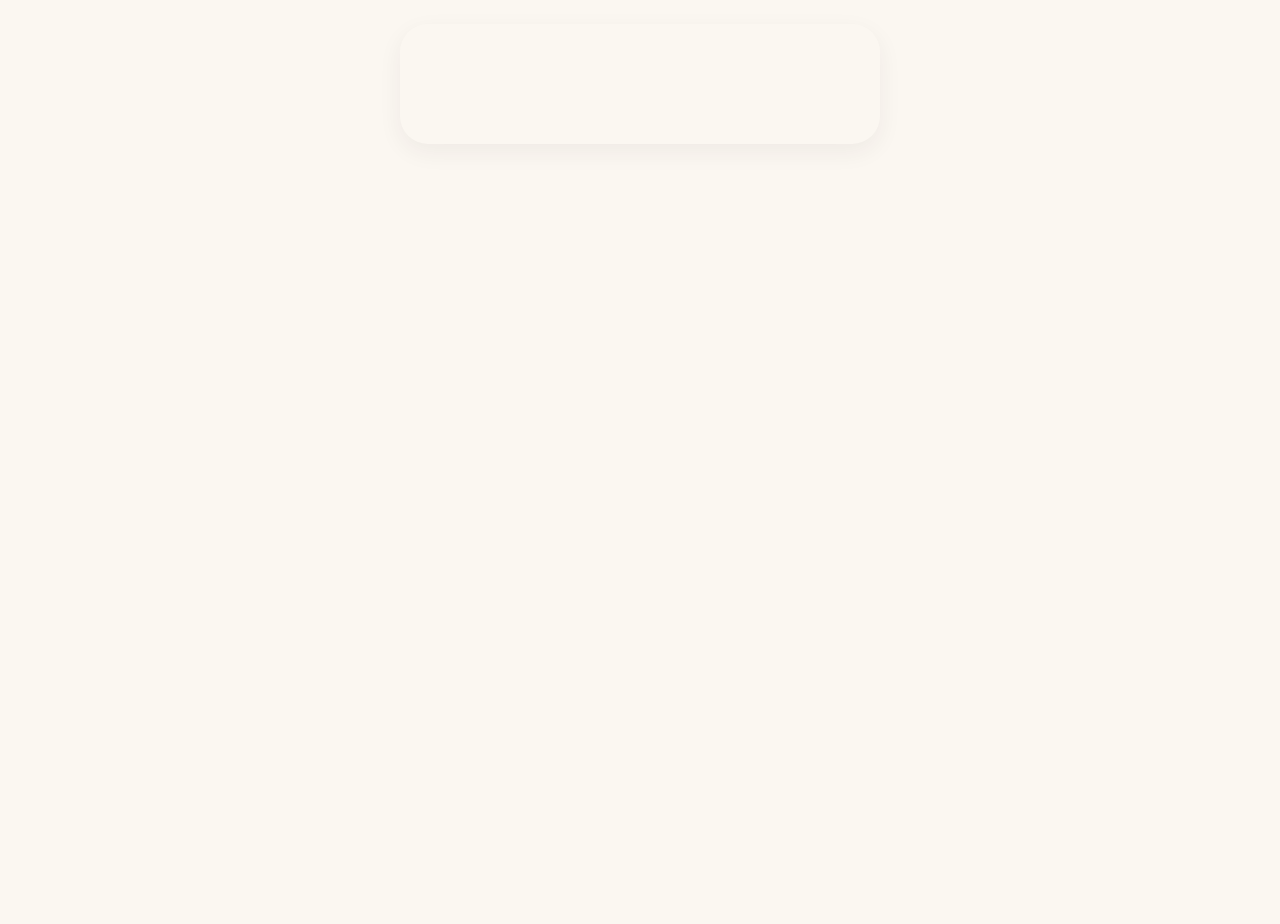
==== index.html @ 9d275453 "Add files via upload" ====
<!DOCTYPE html>
<html lang="es">
<head>
  <meta charset="UTF-8" />
  <meta name="viewport" content="width=device-width, initial-scale=1, viewport-fit=cover" />
  <title>Mi Bebé Crece</title>
  <meta name="description" content="Una pequeña guía diaria para acompañarte en el primer año de tu bebé." />

  <meta name="theme-color" content="#2B2A2E" />
  <meta name="apple-mobile-web-app-capable" content="yes" />
  <meta name="apple-mobile-web-app-status-bar-style" content="black-translucent" />
  <meta name="apple-mobile-web-app-title" content="Mi Bebé Crece" />

  <link rel="manifest" href="./manifest.webmanifest" />
  <link rel="icon" href="./icons/favicon-32.png" sizes="32x32" />
  <link rel="apple-touch-icon" href="./icons/apple-touch-icon.png" />

  <link rel="preconnect" href="https://fonts.googleapis.com" />
  <link rel="preconnect" href="https://fonts.gstatic.com" crossorigin />
  <link href="https://fonts.googleapis.com/css2?family=Fraunces:opsz,wght@9..144,500;9..144,600&family=Nunito:wght@400;600;700&display=swap" rel="stylesheet" />

  <link rel="stylesheet" href="./styles.css" />

  <script src="https://cdn.jsdelivr.net/npm/@supabase/supabase-js@2/dist/umd/supabase.js"></script>
</head>
<body>
  <div id="app" class="app-shell" role="main"></div>
  <div id="nav-inferior-contenedor"></div>

  <script type="module" src="./js/app.js"></script>
</body>
</html>
---- styles.css ----
/* =========================================================
   Mi Bebé Crece — sistema visual
   Cálido, elegante, tranquilo. Nada médico, nada infantil.
   ========================================================= */

:root {
  --color-crema: #FBF7F1;
  --color-header: #2B2A2E;
  --color-violeta: #A99BD6;
  --color-violeta-suave: #EFEAFA;
  --color-verde: #2F4A3E;
  --color-rosa: #E4B7BE;
  --color-texto: #2B2A2E;
  --color-texto-secundario: #6E6A72;
  --color-borde: #E9E2D8;
  --color-superficie: #FFFFFF;
  --color-error: #B3453E;

  --fuente-titulo: "Fraunces", Georgia, serif;
  --fuente-texto: "Nunito", -apple-system, BlinkMacSystemFont, sans-serif;

  --radio: 20px;
  --sombra-suave: 0 8px 24px rgba(43, 42, 46, 0.06);
}

* {
  box-sizing: border-box;
}

html, body {
  margin: 0;
  padding: 0;
  background: var(--color-crema);
  color: var(--color-texto);
  font-family: var(--fuente-texto);
  -webkit-font-smoothing: antialiased;
}

body {
  min-height: 100vh;
  padding-bottom: env(safe-area-inset-bottom);
}

h1, h2, h3 {
  font-family: var(--fuente-titulo);
  font-weight: 600;
  line-height: 1.2;
  margin: 0 0 8px;
}

p {
  margin: 0 0 8px;
  line-height: 1.6;
  color: var(--color-texto);
}

.app-shell {
  max-width: 480px;
  margin: 0 auto;
  min-height: 100vh;
  padding-top: calc(env(safe-area-inset-top) + 24px);
  padding-bottom: 96px;
}

@media (min-width: 900px) {
  .app-shell {
    box-shadow: var(--sombra-suave);
    min-height: auto;
    margin-top: 24px;
    margin-bottom: 24px;
    border-radius: 28px;
  }
}

.pantalla {
  padding: 0 24px;
  animation: aparecer 0.4s ease;
}

.pantalla--centrada {
  display: flex;
  flex-direction: column;
  align-items: center;
  text-align: center;
  justify-content: center;
  min-height: 80vh;
}

@keyframes aparecer {
  from { opacity: 0; transform: translateY(6px); }
  to { opacity: 1; transform: translateY(0); }
}

/* ---------- Marca / bienvenida ---------- */

.marca {
  display: flex;
  flex-direction: column;
  align-items: center;
  gap: 12px;
  margin-bottom: 12px;
}

.marca__icono {
  display: flex;
  align-items: center;
  justify-content: center;
}

.marca h1 {
  font-size: 32px;
}

.subtitulo {
  color: var(--color-texto-secundario);
  font-size: 16px;
  max-width: 320px;
  margin-bottom: 28px;
}

.titulo-mediano {
  font-size: 26px;
}

/* ---------- Botones ---------- */

.boton {
  min-height: 52px;
  padding: 0 28px;
  border-radius: 999px;
  border: none;
  font-family: var(--fuente-texto);
  font-weight: 700;
  font-size: 16px;
  cursor: pointer;
  transition: transform 0.15s ease, opacity 0.15s ease;
}

.boton:active {
  transform: scale(0.98);
}

.boton--principal {
  background: var(--color-violeta);
  color: #FFFFFF;
  width: 100%;
}

.boton--secundario {
  background: var(--color-violeta-suave);
  color: var(--color-verde);
  width: 100%;
}

.boton--texto {
  background: none;
  color: var(--color-texto-secundario);
  text-decoration: underline;
  min-height: auto;
  padding: 12px;
  margin: 24px auto 0;
  display: block;
}

.boton-icono {
  background: none;
  border: none;
  color: var(--color-header);
  cursor: pointer;
  padding: 8px;
}

.enlace {
  background: none;
  border: none;
  color: var(--color-verde);
  font-weight: 700;
  margin-top: 20px;
  cursor: pointer;
  text-decoration: underline;
}

/* ---------- Formularios ---------- */

.formulario {
  width: 100%;
  display: flex;
  flex-direction: column;
  gap: 16px;
  text-align: left;
}

.campo {
  display: flex;
  flex-direction: column;
  gap: 6px;
  font-size: 14px;
  font-weight: 700;
  color: var(--color-texto-secundario);
}

.campo input {
  min-height: 48px;
  border-radius: 14px;
  border: 1px solid var(--color-borde);
  padding: 0 16px;
  font-size: 16px;
  font-family: var(--fuente-texto);
  background: var(--color-superficie);
  color: var(--color-texto);
}

.campo input:focus-visible {
  outline: 2px solid var(--color-violeta);
  outline-offset: 1px;
}

.texto-error {
  color: var(--color-error);
  font-size: 14px;
  font-weight: 600;
}

/* ---------- Encabezado del Home ---------- */

.encabezado-home {
  display: flex;
  align-items: flex-start;
  justify-content: space-between;
  padding: 8px 0 20px;
}

.encabezado-simple {
  padding: 8px 0 20px;
}

.saludo {
  font-family: var(--fuente-titulo);
  font-size: 22px;
  margin-bottom: 2px;
}

.edad-actual {
  color: var(--color-texto-secundario);
  font-size: 15px;
  margin: 0;
}

/* ---------- Tarjetas ---------- */

.tarjeta {
  background: var(--color-superficie);
  border-radius: var(--radio);
  padding: 22px;
  margin-bottom: 16px;
  box-shadow: var(--sombra-suave);
}

.tarjeta--cargando {
  text-align: center;
  color: var(--color-texto-secundario);
  margin-top: 40vh;
  box-shadow: none;
  background: none;
}

.tarjeta--desarrollo {
  background: var(--color-violeta-suave);
}

.tarjeta--actividad h2,
.tarjeta--desarrollo h2 {
  font-size: 20px;
}

.tarjeta--bloqueada {
  text-align: center;
  padding: 8px 0;
}

.fila-tarjetas {
  display: flex;
  gap: 16px;
  margin-bottom: 16px;
}

.tarjeta--chica {
  flex: 1;
  padding: 18px;
  margin-bottom: 0;
}

.tarjeta--chica p {
  font-size: 15px;
}

.etiqueta {
  display: inline-block;
  font-size: 12px;
  font-weight: 700;
  text-transform: uppercase;
  letter-spacing: 0.06em;
  color: var(--color-verde);
  margin-bottom: 8px;
}

.etiqueta--premium {
  background: var(--color-rosa);
  color: #5C2A33;
  padding: 4px 12px;
  border-radius: 999px;
  text-transform: none;
  letter-spacing: normal;
}

.texto-secundario {
  color: var(--color-texto-secundario);
  font-size: 14px;
}

.lista-actividad {
  margin: 12px 0 0;
}

.lista-actividad dt {
  font-size: 12px;
  font-weight: 700;
  text-transform: uppercase;
  color: var(--color-texto-secundario);
  margin-top: 12px;
}

.lista-actividad dd {
  margin: 2px 0 0;
  font-size: 15px;
}

.aviso-legal {
  font-size: 12px;
  color: var(--color-texto-secundario);
  text-align: center;
  margin: 8px 0 24px;
}

/* ---------- Línea de tiempo (El primer año) ---------- */

.linea-de-tiempo {
  list-style: none;
  margin: 0;
  padding: 0 0 0 4px;
  border-left: 2px solid var(--color-borde);
}

.etapa {
  position: relative;
  padding: 0 0 28px 24px;
}

.etapa__punto {
  position: absolute;
  left: -7px;
  top: 4px;
  width: 12px;
  height: 12px;
  border-radius: 50%;
  background: var(--color-borde);
}

.etapa--completado .etapa__punto {
  background: var(--color-verde);
}

.etapa--actual .etapa__punto {
  background: var(--color-violeta);
  box-shadow: 0 0 0 4px var(--color-violeta-suave);
}

.etapa--actual .etapa__contenido {
  background: var(--color-superficie);
  border-radius: var(--radio);
  padding: 16px 18px;
  box-shadow: var(--sombra-suave);
}

.etapa__mes {
  font-size: 12px;
  font-weight: 700;
  text-transform: uppercase;
  color: var(--color-texto-secundario);
  margin-bottom: 2px;
}

.etapa h3 {
  font-size: 17px;
  margin-bottom: 4px;
}

.hitos-del-mes {
  margin: 10px 0 0;
  padding-left: 18px;
  font-size: 14px;
  color: var(--color-verde);
}

/* ---------- Navegación inferior ---------- */

.nav-inferior {
  position: fixed;
  left: 0;
  right: 0;
  bottom: 0;
  display: flex;
  justify-content: center;
  gap: 8px;
  background: var(--color-superficie);
  border-top: 1px solid var(--color-borde);
  padding: 10px 16px calc(10px + env(safe-area-inset-bottom));
  z-index: 10;
}

.nav-item {
  background: none;
  border: none;
  flex: 1;
  max-width: 140px;
  min-height: 48px;
  border-radius: 14px;
  font-family: var(--fuente-texto);
  font-weight: 700;
  font-size: 14px;
  color: var(--color-texto-secundario);
  cursor: pointer;
}

.nav-item--activo {
  background: var(--color-violeta-suave);
  color: var(--color-verde);
}

/* ---------- Accesibilidad / reduce motion ---------- */

@media (prefers-reduced-motion: reduce) {
  .pantalla {
    animation: none;
  }
}
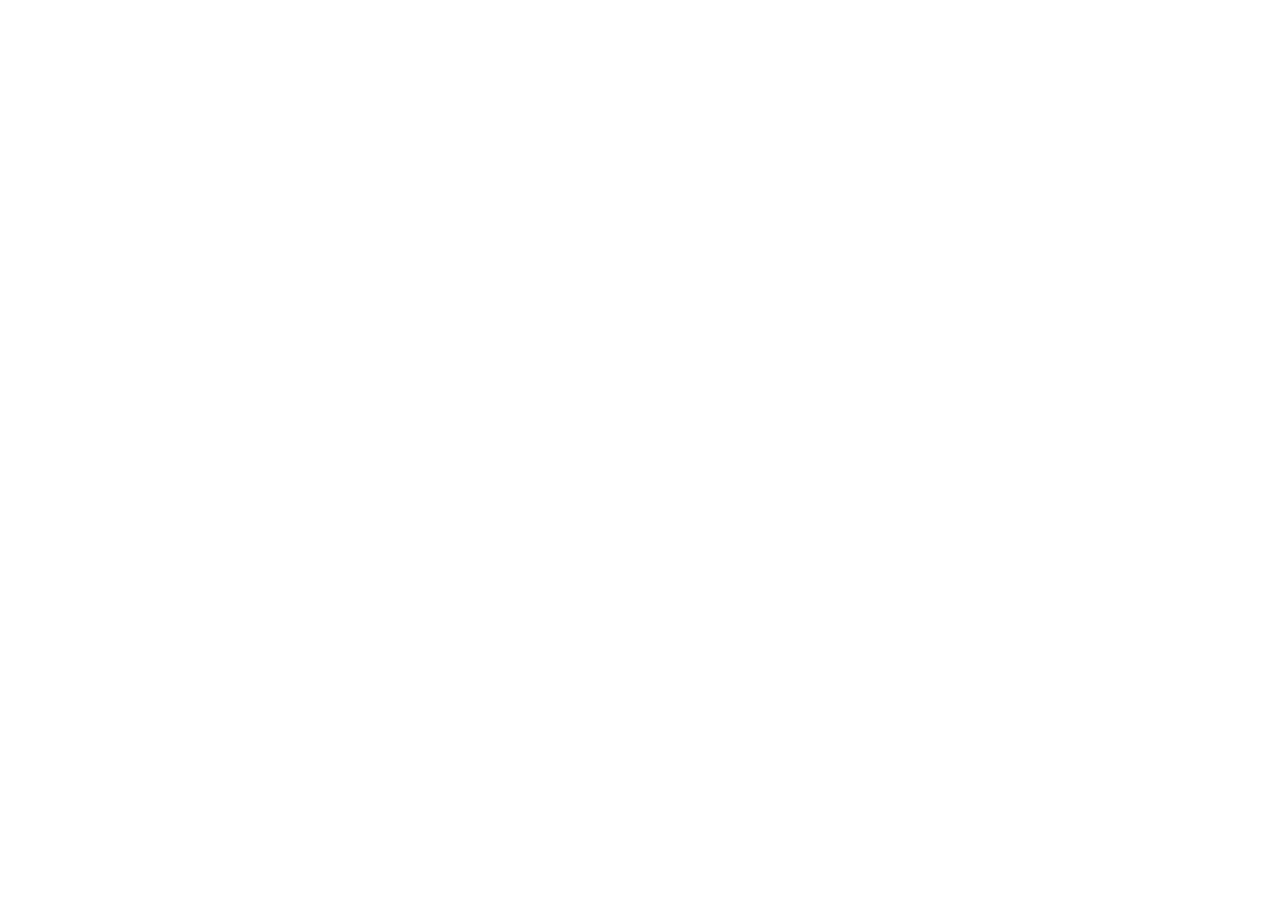
==== commit ef0b979f: "Add files via upload" ====
--- a/index.html
+++ b/index.html
@@ -1,32 +1,176 @@
 <!DOCTYPE html>
 <html lang="es">
 <head>
-  <meta charset="UTF-8" />
-  <meta name="viewport" content="width=device-width, initial-scale=1, viewport-fit=cover" />
-  <title>Mi Bebé Crece</title>
-  <meta name="description" content="Una pequeña guía diaria para acompañarte en el primer año de tu bebé." />
-
-  <meta name="theme-color" content="#2B2A2E" />
-  <meta name="apple-mobile-web-app-capable" content="yes" />
-  <meta name="apple-mobile-web-app-status-bar-style" content="black-translucent" />
-  <meta name="apple-mobile-web-app-title" content="Mi Bebé Crece" />
-
-  <link rel="manifest" href="./manifest.webmanifest" />
-  <link rel="icon" href="./icons/favicon-32.png" sizes="32x32" />
-  <link rel="apple-touch-icon" href="./icons/apple-touch-icon.png" />
-
-  <link rel="preconnect" href="https://fonts.googleapis.com" />
-  <link rel="preconnect" href="https://fonts.gstatic.com" crossorigin />
-  <link href="https://fonts.googleapis.com/css2?family=Fraunces:opsz,wght@9..144,500;9..144,600&family=Nunito:wght@400;600;700&display=swap" rel="stylesheet" />
-
-  <link rel="stylesheet" href="./styles.css" />
-
-  <script src="https://cdn.jsdelivr.net/npm/@supabase/supabase-js@2/dist/umd/supabase.js"></script>
+  <meta charset="UTF-8">
+  <meta name="viewport" content="width=device-width, initial-scale=1, viewport-fit=cover">
+  <title>Mi Bebé Hoy</title>
+  <meta name="description" content="Registro diario y acompañamiento del primer año de tu bebé.">
+  <meta name="theme-color" content="#FFF6EF">
+  <link rel="manifest" href="manifest.webmanifest">
+  <link rel="icon" type="image/png" href="img/icon-192.png">
+  <link rel="apple-touch-icon" href="img/icon-192.png">
+  <meta name="apple-mobile-web-app-capable" content="yes">
+  <meta name="apple-mobile-web-app-status-bar-style" content="default">
+  <meta name="apple-mobile-web-app-title" content="Mi Bebé Hoy">
+  <link rel="preconnect" href="https://fonts.googleapis.com">
+  <link rel="preconnect" href="https://fonts.gstatic.com" crossorigin>
+  <link href="https://fonts.googleapis.com/css2?family=Nunito:wght@400;600;700;800&family=Quicksand:wght@500;600;700&display=swap" rel="stylesheet">
+  <link rel="stylesheet" href="css/styles.css">
 </head>
 <body>
-  <div id="app" class="app-shell" role="main"></div>
-  <div id="nav-inferior-contenedor"></div>
 
-  <script type="module" src="./js/app.js"></script>
+  <!-- ============ PANTALLA DE BIENVENIDA / ACCESO ============ -->
+  <section id="screen-lock" class="lockscreen" hidden>
+    <div class="lock-inner">
+      <div class="lock-logo-wrap">
+        <img src="img/logo-bebe.png" alt="Bebé sonriendo en una macetita" class="lock-logo" id="lockLogo">
+        <span class="sparkle s1">✦</span>
+        <span class="sparkle s2">✦</span>
+        <span class="sparkle s3">✦</span>
+      </div>
+      <h1 class="lock-title">Mi Bebé Hoy</h1>
+      <p class="lock-sub">Tu compañía diaria durante el primer año de tu bebé.</p>
+
+      <div id="lockStep1">
+        <button class="btn btn-primary btn-big" id="btnComenzar">Comenzar</button>
+      </div>
+
+      <div id="lockStep2" hidden>
+        <label class="field-label" for="passInput">Escribe tu clave de acceso</label>
+        <input type="password" id="passInput" class="input input-center" placeholder="Clave de acceso" autocomplete="off" inputmode="text">
+        <p class="lock-hint">La encuentras en tu PDF de compra.</p>
+        <p class="lock-error" id="lockError" hidden>Esa clave no es correcta. Revísala e inténtalo de nuevo.</p>
+        <button class="btn btn-primary btn-big" id="btnDesbloquear">Entrar</button>
+        <button class="btn btn-ghost" id="btnVolverLock">Volver</button>
+      </div>
+    </div>
+  </section>
+
+  <!-- ============ ONBOARDING: DATOS DEL BEBÉ ============ -->
+  <section id="screen-onboarding" class="lockscreen" hidden>
+    <div class="lock-inner">
+      <img src="img/logo-bebe.png" alt="" class="lock-logo lock-logo-sm">
+      <h2 class="lock-title">¡Bienvenida! 🌱</h2>
+      <p class="lock-sub">Cuéntanos de tu bebé para acompañarlos cada día.</p>
+      <label class="field-label" for="obName">Nombre de tu bebé</label>
+      <input type="text" id="obName" class="input input-center" placeholder="Ej. Emma" maxlength="30">
+      <label class="field-label" for="obBirth">Fecha de nacimiento</label>
+      <input type="date" id="obBirth" class="input input-center">
+      <p class="lock-error" id="obError" hidden>Completa el nombre y una fecha válida (no futura).</p>
+      <button class="btn btn-primary btn-big" id="btnGuardarBebe">Guardar y empezar</button>
+    </div>
+  </section>
+
+  <!-- ============ APP PRINCIPAL ============ -->
+  <div id="app" hidden>
+    <header class="topbar">
+      <img src="img/logo-bebe.png" alt="" class="topbar-logo">
+      <div class="topbar-text">
+        <span class="topbar-name" id="tbName">Mi bebé</span>
+        <span class="topbar-age" id="tbAge"></span>
+      </div>
+    </header>
+
+    <main id="main">
+
+      <!-- ====== INICIO ====== -->
+      <section class="view" id="view-inicio">
+        <div class="card card-hero">
+          <p class="hero-greet" id="heroGreet">Hola</p>
+          <p class="hero-age" id="heroAge"></p>
+          <button class="chip-link" data-goto="view-anio">Ver el primer año de mi bebé →</button>
+        </div>
+
+        <h2 class="section-title">Hoy</h2>
+        <div class="summary-row" id="todaySummary"></div>
+
+        <div class="card card-guide-teaser" id="guideTeaser">
+          <p class="teaser-eyebrow">Tu guía de hoy</p>
+          <p class="teaser-title" id="teaserTitle"></p>
+          <button class="btn btn-soft" data-goto="view-guia">Ver actividad de hoy</button>
+        </div>
+
+        <div class="section-head">
+          <h2 class="section-title">Últimos registros de hoy</h2>
+          <button class="chip-link" data-goto="view-historial">Ver todo</button>
+        </div>
+        <div id="todayRecords" class="records-list"></div>
+      </section>
+
+      <!-- ====== REGISTRO ====== -->
+      <section class="view" id="view-registro" hidden>
+        <h2 class="section-title">Registrar</h2>
+        <div class="type-grid">
+          <button class="type-btn t-ali" data-type="alimentacion"><span class="type-emoji">🍼</span>Alimentación</button>
+          <button class="type-btn t-sue" data-type="sueno"><span class="type-emoji">😴</span>Sueño</button>
+          <button class="type-btn t-pan" data-type="panal"><span class="type-emoji">🧷</span>Pañal</button>
+          <button class="type-btn t-not" data-type="nota"><span class="type-emoji">📝</span>Nota</button>
+        </div>
+        <div id="recordFormWrap"></div>
+
+        <h2 class="section-title">Resumen de la semana</h2>
+        <div class="summary-row" id="weekSummary"></div>
+      </section>
+
+      <!-- ====== HISTORIAL ====== -->
+      <section class="view" id="view-historial" hidden>
+        <h2 class="section-title">Historial</h2>
+        <div class="filter-row" id="filterRow">
+          <button class="filter-chip active" data-filter="todos">Todos</button>
+          <button class="filter-chip" data-filter="alimentacion">🍼 Alimentación</button>
+          <button class="filter-chip" data-filter="sueno">😴 Sueño</button>
+          <button class="filter-chip" data-filter="panal">🧷 Pañales</button>
+          <button class="filter-chip" data-filter="nota">📝 Notas</button>
+        </div>
+        <div id="historyList" class="records-list"></div>
+      </section>
+
+      <!-- ====== GUÍA DIARIA ====== -->
+      <section class="view" id="view-guia" hidden>
+        <h2 class="section-title">Tu guía de hoy</h2>
+        <p class="section-sub" id="guiaSub"></p>
+        <div class="card card-activity" id="activityCard"></div>
+        <button class="chip-link" data-goto="view-anio">Ver el primer año de mi bebé →</button>
+      </section>
+
+      <!-- ====== EL PRIMER AÑO ====== -->
+      <section class="view" id="view-anio" hidden>
+        <h2 class="section-title">El primer año de mi bebé</h2>
+        <p class="section-sub" id="anioSub"></p>
+        <div class="year-path" id="yearPath"></div>
+      </section>
+
+      <!-- ====== AJUSTES ====== -->
+      <section class="view" id="view-ajustes" hidden>
+        <h2 class="section-title">Ajustes</h2>
+        <div class="card">
+          <label class="field-label" for="setName">Nombre de tu bebé</label>
+          <input type="text" id="setName" class="input" maxlength="30">
+          <label class="field-label" for="setBirth">Fecha de nacimiento</label>
+          <input type="date" id="setBirth" class="input">
+          <button class="btn btn-primary" id="btnSaveSettings">Guardar cambios</button>
+          <p class="ok-msg" id="setOk" hidden>Cambios guardados ✓</p>
+        </div>
+        <div class="card">
+          <p class="field-label">Tus datos</p>
+          <p class="small-text">Todo se guarda únicamente en este teléfono. Nada sale de tu dispositivo.</p>
+          <button class="btn btn-danger-soft" id="btnBorrarTodo">Borrar todos los registros</button>
+        </div>
+        <p class="disclaimer">Mi Bebé Hoy es una herramienta de organización y registro. No brinda diagnósticos ni reemplaza la consulta con profesionales de la salud.</p>
+      </section>
+
+    </main>
+
+    <!-- ====== NAVEGACIÓN INFERIOR ====== -->
+    <nav class="bottomnav">
+      <button class="nav-btn active" data-goto="view-inicio"><span class="nav-ico">🏠</span><span>Inicio</span></button>
+      <button class="nav-btn" data-goto="view-registro"><span class="nav-ico">➕</span><span>Registrar</span></button>
+      <button class="nav-btn" data-goto="view-historial"><span class="nav-ico">📖</span><span>Historial</span></button>
+      <button class="nav-btn" data-goto="view-guia"><span class="nav-ico">🌱</span><span>Guía</span></button>
+      <button class="nav-btn" data-goto="view-ajustes"><span class="nav-ico">⚙️</span><span>Ajustes</span></button>
+    </nav>
+  </div>
+
+  <script src="js/app.js"></script>
 </body>
 </html>
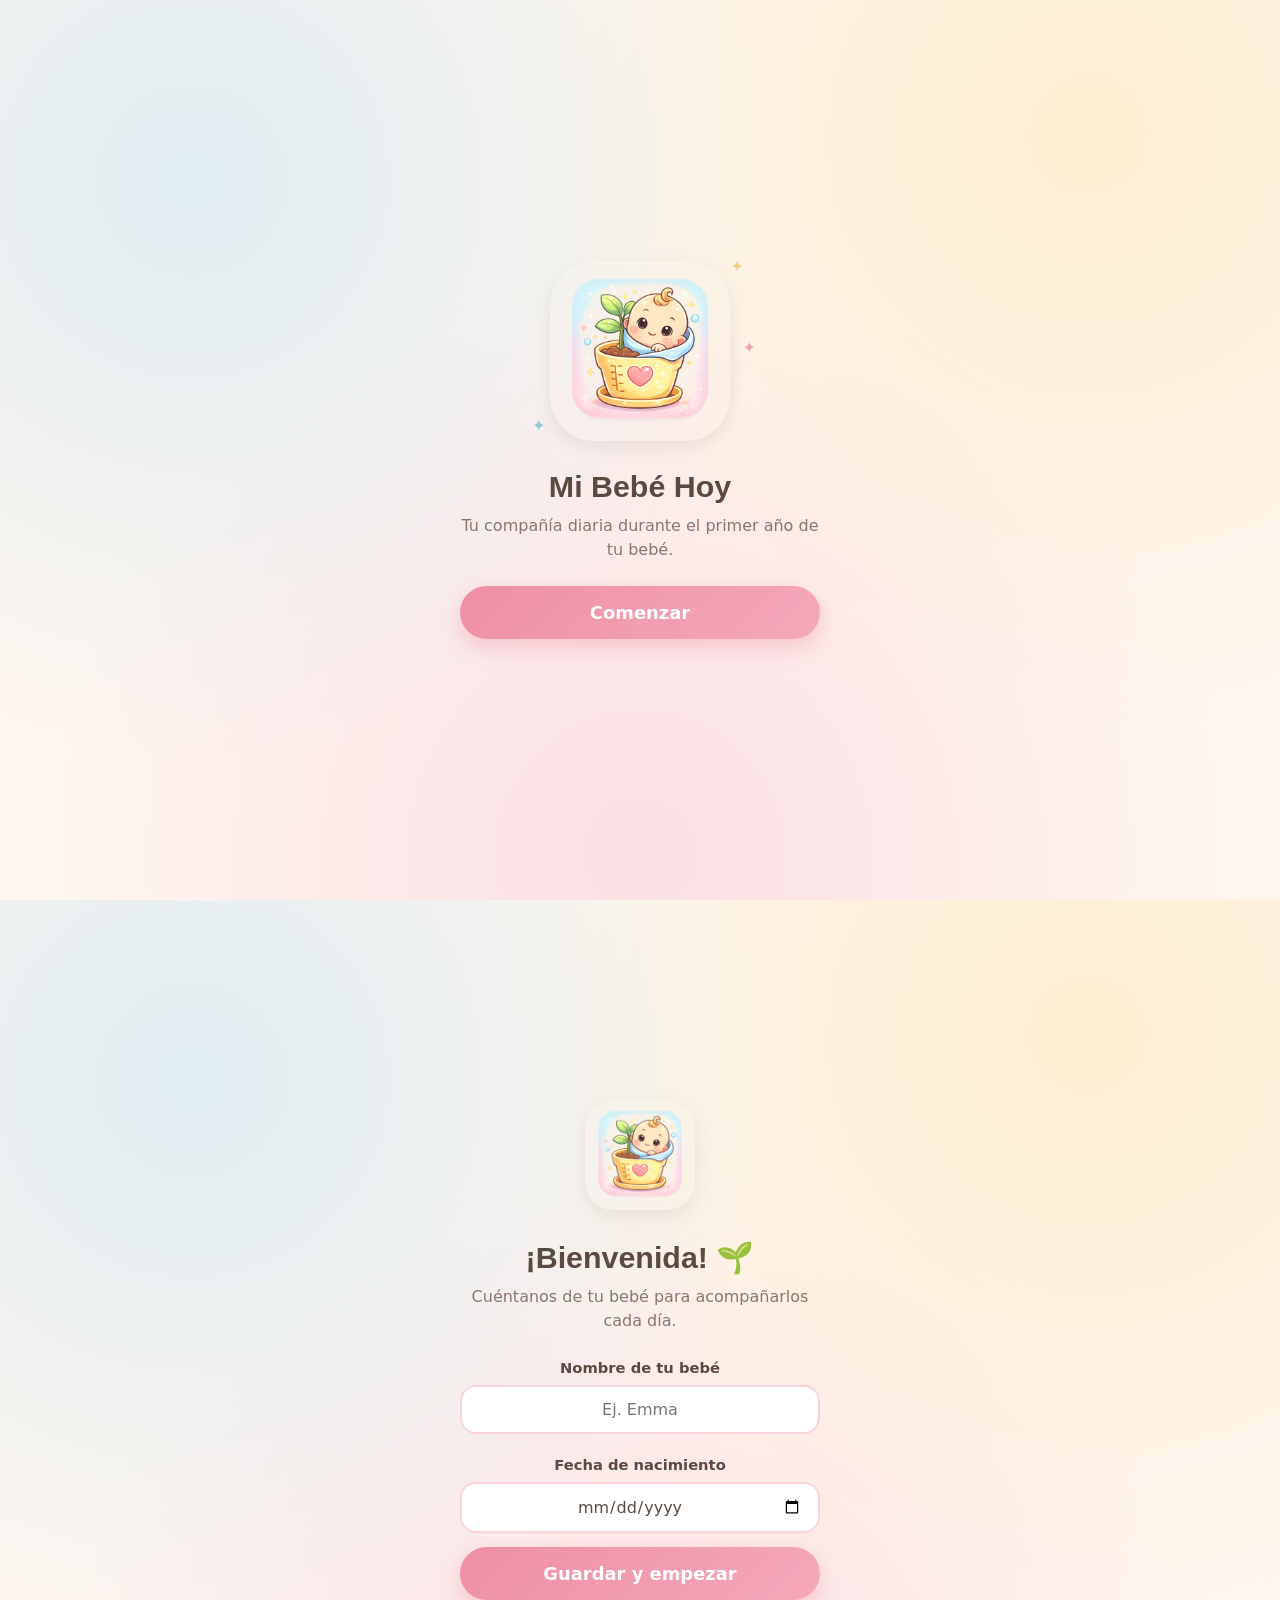
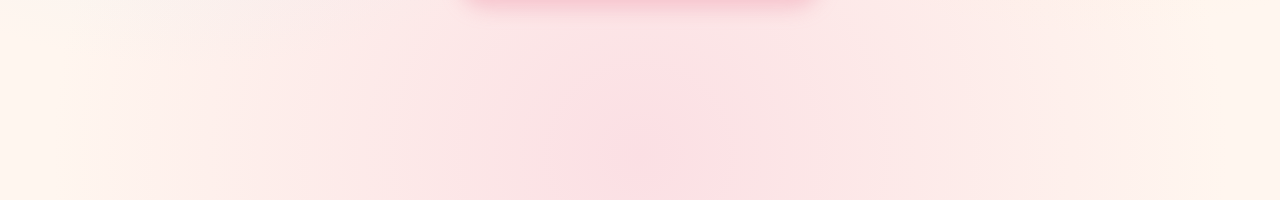
==== commit 56d03401: "Add files via upload" ====
--- a/index.html
+++ b/index.html
@@ -7,15 +7,315 @@
   <meta name="description" content="Registro diario y acompañamiento del primer año de tu bebé.">
   <meta name="theme-color" content="#FFF6EF">
   <link rel="manifest" href="manifest.webmanifest">
-  <link rel="icon" type="image/png" href="img/icon-192.png">
-  <link rel="apple-touch-icon" href="img/icon-192.png">
+  <link rel="icon" type="image/png" href="bebe.png.png">
+  <link rel="apple-touch-icon" href="bebe.png.png">
   <meta name="apple-mobile-web-app-capable" content="yes">
   <meta name="apple-mobile-web-app-status-bar-style" content="default">
   <meta name="apple-mobile-web-app-title" content="Mi Bebé Hoy">
   <link rel="preconnect" href="https://fonts.googleapis.com">
   <link rel="preconnect" href="https://fonts.gstatic.com" crossorigin>
   <link href="https://fonts.googleapis.com/css2?family=Nunito:wght@400;600;700;800&family=Quicksand:wght@500;600;700&display=swap" rel="stylesheet">
-  <link rel="stylesheet" href="css/styles.css">
+  <style>
+/* ============================================================
+   Mi Bebé Hoy
+   Paleta derivada del logo: crema, rosa pastel, celeste,
+   amarillo macetita, verde brote, tinta café suave.
+   ============================================================ */
+:root {
+  --crema: #FFF6EF;
+  --blanco: #FFFFFF;
+  --rosa: #F9D3DE;
+  --rosa-fuerte: #EE8FA4;
+  --celeste: #C6E6F5;
+  --celeste-fuerte: #7FBEDC;
+  --amarillo: #FBE9B8;
+  --amarillo-fuerte: #E9C46A;
+  --verde: #D4EDC4;
+  --verde-fuerte: #8CC63F;
+  --tinta: #5B4A42;
+  --tinta-suave: #8A776D;
+  --sombra: 0 6px 18px rgba(91, 74, 66, 0.10);
+  --radio: 22px;
+  --nav-h: 62px;
+}
+
+* { box-sizing: border-box; margin: 0; padding: 0; -webkit-tap-highlight-color: transparent; }
+
+html, body { height: 100%; }
+
+body {
+  font-family: 'Nunito', -apple-system, system-ui, sans-serif;
+  background: var(--crema);
+  color: var(--tinta);
+  line-height: 1.5;
+}
+
+h1, h2, .lock-title, .teaser-title { font-family: 'Quicksand', 'Nunito', sans-serif; }
+
+button { font-family: inherit; cursor: pointer; border: none; background: none; color: inherit; }
+input, textarea, select {
+  font-family: inherit; font-size: 1rem; color: var(--tinta);
+}
+
+/* ================= PANTALLA DE BLOQUEO / ONBOARDING ================= */
+.lockscreen {
+  min-height: 100dvh;
+  display: flex; align-items: center; justify-content: center;
+  padding: 32px 24px calc(32px + env(safe-area-inset-bottom));
+  background:
+    radial-gradient(circle at 15% 20%, rgba(198, 230, 245, .55), transparent 45%),
+    radial-gradient(circle at 85% 15%, rgba(251, 233, 184, .55), transparent 45%),
+    radial-gradient(circle at 50% 95%, rgba(249, 211, 222, .65), transparent 55%),
+    var(--crema);
+}
+.lock-inner { width: 100%; max-width: 360px; text-align: center; }
+.lock-logo-wrap { position: relative; display: inline-block; margin-bottom: 8px; }
+.lock-logo {
+  width: 180px; height: 180px; border-radius: 44px;
+  box-shadow: var(--sombra);
+  animation: float 4s ease-in-out infinite;
+}
+.lock-logo-sm { width: 110px; height: 110px; border-radius: 28px; margin-bottom: 10px; }
+@keyframes float { 0%,100% { transform: translateY(0);} 50% { transform: translateY(-8px);} }
+@media (prefers-reduced-motion: reduce) {
+  .lock-logo, .sparkle { animation: none !important; }
+}
+.sparkle {
+  position: absolute; color: var(--amarillo-fuerte); font-size: 1rem;
+  animation: twinkle 2.6s ease-in-out infinite; opacity: .8;
+}
+.s1 { top: -6px; right: -14px; }
+.s2 { bottom: 10px; left: -18px; animation-delay: .8s; color: var(--celeste-fuerte); }
+.s3 { top: 40%; right: -26px; animation-delay: 1.6s; color: var(--rosa-fuerte); }
+@keyframes twinkle { 0%,100% { opacity:.25; transform: scale(.8);} 50% { opacity:1; transform: scale(1.15);} }
+
+.lock-title { font-size: 1.9rem; font-weight: 700; margin: 8px 0 4px; }
+.lock-sub { color: var(--tinta-suave); margin-bottom: 24px; }
+.lock-hint { font-size: .85rem; color: var(--tinta-suave); margin: 8px 0 4px; }
+.lock-error { color: #C0564F; font-size: .9rem; margin: 8px 0; font-weight: 600; }
+
+/* ================= BOTONES / INPUTS ================= */
+.btn {
+  display: block; width: 100%; padding: 14px 18px; border-radius: 999px;
+  font-size: 1.05rem; font-weight: 700; transition: transform .12s ease, box-shadow .12s ease;
+}
+.btn:active { transform: scale(.97); }
+.btn:focus-visible, .nav-btn:focus-visible, .type-btn:focus-visible, .filter-chip:focus-visible, .chip-link:focus-visible {
+  outline: 3px solid var(--celeste-fuerte); outline-offset: 2px;
+}
+.btn-primary {
+  background: linear-gradient(135deg, var(--rosa-fuerte), #F5A8BB);
+  color: #fff; box-shadow: 0 8px 20px rgba(238, 143, 164, .40);
+}
+.btn-big { padding: 16px; font-size: 1.12rem; }
+.btn-ghost { color: var(--tinta-suave); margin-top: 10px; font-weight: 600; }
+.btn-soft { background: var(--celeste); color: var(--tinta); margin-top: 12px; box-shadow: var(--sombra); }
+.btn-danger-soft { background: #F6DDDA; color: #A34A43; margin-top: 12px; }
+.btn + .btn { margin-top: 10px; }
+
+.input {
+  width: 100%; padding: 13px 16px; border-radius: 16px;
+  border: 2px solid var(--rosa); background: var(--blanco);
+  margin: 6px 0 14px; outline: none;
+}
+.input:focus { border-color: var(--rosa-fuerte); }
+.input-center { text-align: center; }
+.field-label { display: block; font-weight: 700; font-size: .92rem; text-align: left; }
+.lock-inner .field-label { text-align: center; margin-top: 6px; }
+
+/* ================= ESTRUCTURA APP ================= */
+.topbar {
+  position: sticky; top: 0; z-index: 20;
+  display: flex; align-items: center; gap: 12px;
+  padding: calc(10px + env(safe-area-inset-top)) 18px 10px;
+  background: rgba(255, 246, 239, .92); backdrop-filter: blur(8px);
+  border-bottom: 1px solid rgba(91,74,66,.07);
+}
+.topbar-logo { width: 42px; height: 42px; border-radius: 12px; }
+.topbar-text { display: flex; flex-direction: column; }
+.topbar-name { font-weight: 800; font-size: 1.05rem; }
+.topbar-age { font-size: .82rem; color: var(--tinta-suave); }
+
+#main {
+  max-width: 520px; margin: 0 auto;
+  padding: 18px 18px calc(var(--nav-h) + 24px + env(safe-area-inset-bottom));
+}
+
+.section-title { font-size: 1.15rem; font-weight: 700; margin: 20px 0 10px; }
+.section-sub { color: var(--tinta-suave); font-size: .92rem; margin-bottom: 12px; }
+.section-head { display: flex; align-items: baseline; justify-content: space-between; gap: 10px; }
+
+.card {
+  background: var(--blanco); border-radius: var(--radio);
+  padding: 18px; box-shadow: var(--sombra); margin-bottom: 14px;
+}
+
+/* ---- Hero inicio ---- */
+.card-hero {
+  background: linear-gradient(135deg, var(--celeste) 0%, var(--rosa) 100%);
+  box-shadow: 0 10px 24px rgba(127, 190, 220, .25);
+}
+.hero-greet { font-weight: 700; font-size: 1.05rem; }
+.hero-age { font-family: 'Quicksand', sans-serif; font-size: 1.45rem; font-weight: 700; margin: 2px 0 8px; }
+.chip-link {
+  display: inline-block; font-weight: 700; font-size: .9rem;
+  color: var(--tinta); background: rgba(255,255,255,.55);
+  padding: 7px 14px; border-radius: 999px; margin-top: 4px;
+}
+.view > .chip-link { background: var(--amarillo); box-shadow: var(--sombra); }
+
+/* ---- Resúmenes ---- */
+.summary-row { display: grid; grid-template-columns: repeat(4, 1fr); gap: 8px; }
+.sum-card {
+  background: var(--blanco); border-radius: 18px; padding: 12px 6px;
+  text-align: center; box-shadow: var(--sombra);
+}
+.sum-card .n { font-size: 1.3rem; font-weight: 800; display: block; }
+.sum-card .l { font-size: .72rem; color: var(--tinta-suave); font-weight: 700; }
+.sum-card .e { font-size: 1.1rem; display: block; margin-bottom: 2px; }
+
+/* ---- Teaser guía ---- */
+.card-guide-teaser { background: var(--verde); box-shadow: 0 8px 20px rgba(140,198,63,.20); margin-top: 16px; }
+.teaser-eyebrow { font-size: .78rem; font-weight: 800; text-transform: uppercase; letter-spacing: .06em; color: #5E8A3A; }
+.teaser-title { font-size: 1.15rem; font-weight: 700; margin: 4px 0 4px; }
+
+/* ---- Registros ---- */
+.records-list { display: flex; flex-direction: column; gap: 10px; }
+.rec {
+  display: flex; gap: 12px; align-items: flex-start;
+  background: var(--blanco); border-radius: 18px; padding: 13px 14px; box-shadow: var(--sombra);
+}
+.rec-ico {
+  width: 40px; height: 40px; border-radius: 13px; flex-shrink: 0;
+  display: flex; align-items: center; justify-content: center; font-size: 1.15rem;
+}
+.rec-ico.alimentacion { background: var(--amarillo); }
+.rec-ico.sueno { background: var(--celeste); }
+.rec-ico.panal { background: var(--verde); }
+.rec-ico.nota { background: var(--rosa); }
+.rec-body { flex: 1; min-width: 0; }
+.rec-title { font-weight: 800; font-size: .95rem; }
+.rec-detail { font-size: .88rem; color: var(--tinta-suave); overflow-wrap: anywhere; }
+.rec-time { font-size: .78rem; color: var(--tinta-suave); font-weight: 700; white-space: nowrap; }
+.rec-actions { display: flex; gap: 6px; margin-top: 6px; }
+.rec-actions button {
+  font-size: .78rem; font-weight: 700; padding: 5px 12px; border-radius: 999px;
+}
+.rec-edit { background: var(--celeste); }
+.rec-del { background: #F6DDDA; color: #A34A43; }
+.day-sep { font-size: .82rem; font-weight: 800; color: var(--tinta-suave); margin: 12px 0 2px; text-transform: capitalize; }
+.empty {
+  text-align: center; color: var(--tinta-suave); background: var(--blanco);
+  border-radius: 18px; padding: 22px 16px; box-shadow: var(--sombra); font-size: .92rem;
+}
+
+/* ---- Registro: selector de tipo ---- */
+.type-grid { display: grid; grid-template-columns: 1fr 1fr; gap: 10px; margin-bottom: 16px; }
+.type-btn {
+  border-radius: 20px; padding: 16px 10px; font-weight: 800; font-size: .95rem;
+  display: flex; flex-direction: column; align-items: center; gap: 4px;
+  box-shadow: var(--sombra); transition: transform .12s ease;
+  border: 3px solid transparent;
+}
+.type-btn:active { transform: scale(.96); }
+.type-btn.selected { border-color: var(--tinta); }
+.type-emoji { font-size: 1.5rem; }
+.t-ali { background: var(--amarillo); }
+.t-sue { background: var(--celeste); }
+.t-pan { background: var(--verde); }
+.t-not { background: var(--rosa); }
+
+.seg-row { display: flex; gap: 8px; flex-wrap: wrap; margin: 6px 0 14px; }
+.seg {
+  padding: 8px 14px; border-radius: 999px; background: var(--crema);
+  font-weight: 700; font-size: .88rem; border: 2px solid transparent;
+}
+.seg.selected { background: var(--rosa); border-color: var(--rosa-fuerte); }
+textarea.input { resize: vertical; min-height: 70px; }
+.ok-msg { color: #5E8A3A; font-weight: 700; margin-top: 8px; font-size: .9rem; }
+
+/* ---- Filtros historial ---- */
+.filter-row { display: flex; gap: 8px; overflow-x: auto; padding-bottom: 8px; margin-bottom: 8px; }
+.filter-chip {
+  flex-shrink: 0; padding: 8px 14px; border-radius: 999px; background: var(--blanco);
+  font-weight: 700; font-size: .85rem; box-shadow: var(--sombra);
+}
+.filter-chip.active { background: var(--tinta); color: #fff; }
+
+/* ---- Guía diaria ---- */
+.card-activity { padding: 20px; }
+.act-month { font-size: .78rem; font-weight: 800; text-transform: uppercase; letter-spacing: .06em; color: var(--rosa-fuerte); }
+.act-title { font-family: 'Quicksand', sans-serif; font-size: 1.3rem; font-weight: 700; margin: 4px 0 14px; }
+.act-step { margin-bottom: 14px; }
+.act-step-label {
+  display: inline-flex; align-items: center; gap: 6px;
+  font-weight: 800; font-size: .85rem; margin-bottom: 3px;
+}
+.act-step-label .dot {
+  width: 22px; height: 22px; border-radius: 50%; display: inline-flex;
+  align-items: center; justify-content: center; font-size: .72rem; color: var(--tinta);
+}
+.act-step:nth-of-type(1) .dot { background: var(--amarillo); }
+.act-step:nth-of-type(2) .dot { background: var(--celeste); }
+.act-step:nth-of-type(3) .dot { background: var(--verde); }
+.act-step:nth-of-type(4) .dot { background: var(--rosa); }
+.act-step:nth-of-type(5) .dot { background: var(--amarillo); }
+.act-step p { font-size: .93rem; color: var(--tinta-suave); }
+
+/* ---- El primer año: caminito de brotes ---- */
+.year-path { position: relative; padding-left: 34px; }
+.year-path::before {
+  content: ""; position: absolute; left: 15px; top: 14px; bottom: 14px;
+  width: 4px; border-radius: 4px;
+  background: linear-gradient(180deg, var(--verde-fuerte), var(--verde));
+}
+.ym {
+  position: relative; background: var(--blanco); border-radius: 18px;
+  padding: 13px 15px; margin-bottom: 12px; box-shadow: var(--sombra);
+}
+.ym::before {
+  content: "🌱"; position: absolute; left: -34px; top: 12px;
+  width: 30px; height: 30px; border-radius: 50%;
+  background: var(--verde); display: flex; align-items: center; justify-content: center;
+  font-size: .85rem;
+}
+.ym.past { opacity: .78; }
+.ym.past::before { content: "✓"; background: var(--verde-fuerte); color: #fff; font-weight: 800; }
+.ym.future { opacity: .55; }
+.ym.future::before { content: ""; background: var(--crema); border: 3px solid var(--verde); }
+.ym.current {
+  border: 3px solid var(--verde-fuerte);
+  box-shadow: 0 10px 24px rgba(140,198,63,.28);
+}
+.ym.current::before { content: "🌸"; background: var(--rosa); }
+.ym-title { font-weight: 800; font-size: .98rem; }
+.ym-now { font-size: .72rem; font-weight: 800; background: var(--verde); color: #45702A; padding: 3px 10px; border-radius: 999px; margin-left: 6px; }
+.ym-desc { font-size: .86rem; color: var(--tinta-suave); margin-top: 2px; }
+
+/* ---- Ajustes ---- */
+.small-text { font-size: .88rem; color: var(--tinta-suave); margin: 6px 0 4px; }
+.disclaimer {
+  font-size: .8rem; color: var(--tinta-suave); text-align: center;
+  padding: 10px 14px 0; line-height: 1.45;
+}
+
+/* ================= NAV INFERIOR (safe-area iPhone) ================= */
+.bottomnav {
+  position: fixed; left: 0; right: 0; bottom: 0; z-index: 30;
+  display: flex; justify-content: space-around;
+  background: rgba(255,255,255,.95); backdrop-filter: blur(10px);
+  border-top: 1px solid rgba(91,74,66,.08);
+  padding: 8px 4px calc(8px + env(safe-area-inset-bottom));
+}
+.nav-btn {
+  display: flex; flex-direction: column; align-items: center; gap: 2px;
+  font-size: .68rem; font-weight: 700; color: var(--tinta-suave);
+  padding: 4px 8px; border-radius: 14px; min-width: 58px;
+}
+.nav-ico { font-size: 1.25rem; }
+.nav-btn.active { color: var(--tinta); background: var(--rosa); }
+
+  </style>
 </head>
 <body>
 
@@ -23,7 +323,7 @@
   <section id="screen-lock" class="lockscreen" hidden>
     <div class="lock-inner">
       <div class="lock-logo-wrap">
-        <img src="img/logo-bebe.png" alt="Bebé sonriendo en una macetita" class="lock-logo" id="lockLogo">
+        <img src="bebe.png.png" alt="Bebé sonriendo en una macetita" class="lock-logo" id="lockLogo">
         <span class="sparkle s1">✦</span>
         <span class="sparkle s2">✦</span>
         <span class="sparkle s3">✦</span>
@@ -49,7 +349,7 @@
   <!-- ============ ONBOARDING: DATOS DEL BEBÉ ============ -->
   <section id="screen-onboarding" class="lockscreen" hidden>
     <div class="lock-inner">
-      <img src="img/logo-bebe.png" alt="" class="lock-logo lock-logo-sm">
+      <img src="bebe.png.png" alt="" class="lock-logo lock-logo-sm">
       <h2 class="lock-title">¡Bienvenida! 🌱</h2>
       <p class="lock-sub">Cuéntanos de tu bebé para acompañarlos cada día.</p>
       <label class="field-label" for="obName">Nombre de tu bebé</label>
@@ -64,7 +364,7 @@
   <!-- ============ APP PRINCIPAL ============ -->
   <div id="app" hidden>
     <header class="topbar">
-      <img src="img/logo-bebe.png" alt="" class="topbar-logo">
+      <img src="bebe.png.png" alt="" class="topbar-logo">
       <div class="topbar-text">
         <span class="topbar-name" id="tbName">Mi bebé</span>
         <span class="topbar-age" id="tbAge"></span>
@@ -171,6 +471,545 @@
     </nav>
   </div>
 
-  <script src="js/app.js"></script>
+  <script>
+/* ============================================================
+   Mi Bebé Hoy — Lógica principal (LocalStorage)
+   ============================================================ */
+(function () {
+  "use strict";
+
+  var CLAVE_ACCESO = "MiBebeDuerme2026";
+  var LS = {
+    unlocked: "bc_unlocked",
+    baby: "bc_baby",
+    records: "bc_records"
+  };
+
+  /* ---------- Utilidades ---------- */
+  function $(id) { return document.getElementById(id); }
+  function read(key, fallback) {
+    try { var v = localStorage.getItem(key); return v ? JSON.parse(v) : fallback; }
+    catch (e) { return fallback; }
+  }
+  function write(key, value) { localStorage.setItem(key, JSON.stringify(value)); }
+
+  function pad(n) { return (n < 10 ? "0" : "") + n; }
+  function toLocalInputValue(d) {
+    return d.getFullYear() + "-" + pad(d.getMonth() + 1) + "-" + pad(d.getDate()) +
+      "T" + pad(d.getHours()) + ":" + pad(d.getMinutes());
+  }
+  function fmtTime(iso) {
+    var d = new Date(iso);
+    return pad(d.getHours()) + ":" + pad(d.getMinutes());
+  }
+  function fmtDay(iso) {
+    var d = new Date(iso);
+    return d.toLocaleDateString("es", { weekday: "long", day: "numeric", month: "long" });
+  }
+  function sameDay(a, b) {
+    return a.getFullYear() === b.getFullYear() && a.getMonth() === b.getMonth() && a.getDate() === b.getDate();
+  }
+  function esc(s) {
+    return String(s || "").replace(/[&<>"']/g, function (c) {
+      return { "&": "&amp;", "<": "&lt;", ">": "&gt;", '"': "&quot;", "'": "&#39;" }[c];
+    });
+  }
+
+  /* Edad en meses y semanas: "3 meses, 2 semanas" */
+  function babyAge(birthISO, ref) {
+    var birth = new Date(birthISO + "T00:00:00");
+    var now = ref || new Date();
+    if (now < birth) return { months: 0, weeks: 0, text: "por nacer" };
+
+    var months = (now.getFullYear() - birth.getFullYear()) * 12 + (now.getMonth() - birth.getMonth());
+    var anchor = new Date(birth);
+    anchor.setMonth(anchor.getMonth() + months);
+    if (anchor > now) { months--; anchor.setMonth(anchor.getMonth() - 1); }
+    var weeks = Math.floor((now - anchor) / (7 * 24 * 3600 * 1000));
+
+    var text;
+    if (months === 0 && weeks === 0) text = "recién nacido";
+    else if (months === 0) text = weeks + (weeks === 1 ? " semana" : " semanas");
+    else {
+      text = months + (months === 1 ? " mes" : " meses");
+      if (weeks > 0) text += ", " + weeks + (weeks === 1 ? " semana" : " semanas");
+    }
+    return { months: months, weeks: weeks, text: text };
+  }
+
+  /* ---------- Contenido: 12 meses ---------- */
+  var MESES_INFO = [
+    { t: "Mes 1 · Conociéndose", d: "Tu bebé reconoce tu voz y tu olor. Todo gira alrededor del contacto y la calma." },
+    { t: "Mes 2 · Primeras sonrisas", d: "Aparecen las sonrisas sociales y sigue objetos con la mirada." },
+    { t: "Mes 3 · Descubre sus manos", d: "Sostiene mejor la cabeza y empieza a jugar con sus manitas." },
+    { t: "Mes 4 · Risas y giros", d: "Ríe a carcajadas y puede empezar a girar sobre sí mismo." },
+    { t: "Mes 5 · Todo a la boca", d: "Explora el mundo con la boca y alcanza objetos con intención." },
+    { t: "Mes 6 · Sentadito", d: "Muchos bebés empiezan a sentarse con apoyo y a probar alimentos." },
+    { t: "Mes 7 · Pequeño explorador", d: "Se desplaza rodando o arrastrándose y balbucea sílabas." },
+    { t: "Mes 8 · Gateo en camino", d: "Gana movilidad y puede extrañar cuando no te ve (¡es normal!)." },
+    { t: "Mes 9 · Se pone de pie", d: "Se apoya para pararse y entiende palabras cotidianas." },
+    { t: "Mes 10 · Primeros pasos con apoyo", d: "Camina sosteniéndose de los muebles y aplaude o dice adiós." },
+    { t: "Mes 11 · Casi caminando", d: "Se sostiene solo por momentos y señala lo que quiere." },
+    { t: "Mes 12 · ¡Feliz primer año!", d: "Puede dar sus primeros pasos y decir sus primeras palabras." }
+  ];
+
+  /* Actividades diarias: por mes (0-11), cada una con la estructura de 5 puntos.
+     que = qué vas a hacer · como = cómo hacerlo · dur = duración
+     ben = beneficios · obs = qué observar después */
+  var ACTIVIDADES = [
+    [ // Mes 1
+      { titulo: "Tiempo piel con piel", que: "Un momento de contacto piel con piel con tu bebé.", como: "Recuéstate cómoda, coloca a tu bebé (solo con pañal) sobre tu pecho y cúbrelo con una mantita. Respira lento y háblale bajito.", dur: "15 a 20 minutos.", ben: "Regula su temperatura y ritmo cardíaco, favorece el vínculo y lo calma profundamente.", obs: "Observa si se relaja, se queda dormido o busca alimentarse. Son señales de que se siente seguro contigo." },
+      { titulo: "Conversación de miradas", que: "Un ratito de miradas y voz suave cara a cara.", como: "Sostén a tu bebé a unos 25–30 cm de tu rostro, sonríe y háblale despacio con frases cortas y cariñosas.", dur: "5 a 10 minutos, cuando esté tranquilo y despierto.", ben: "Estimula su visión, su oído y las primeras bases del lenguaje y del apego.", obs: "Fíjate si sostiene tu mirada unos segundos o se calma al escucharte. Si gira la cara, es su forma de decir 'necesito una pausa'." },
+      { titulo: "Masaje de buenas noches", que: "Un masaje suave antes de dormir.", como: "Con el bebé sobre una superficie cómoda y tibia, acaricia con movimientos lentos sus piernas, bracitos y espalda, usando una gota de aceite para bebés si quieres.", dur: "10 minutos.", ben: "Ayuda a la digestión, relaja su cuerpito y crea una rutina que anuncia la hora de dormir.", obs: "Nota qué zonas parecen gustarle más y si después se duerme con mayor facilidad." }
+    ],
+    [ // Mes 2
+      { titulo: "Cazadora de sonrisas", que: "Provocar y celebrar sus primeras sonrisas sociales.", como: "Ponte frente a tu bebé, sonríele exagerado, hazle sonidos suaves y espera unos segundos su respuesta antes de repetir.", dur: "5 a 10 minutos.", ben: "Fortalece el vínculo y le enseña que la comunicación es de ida y vuelta.", obs: "Cuenta cuántas veces te devuelve la sonrisa y si empieza a sonreír apenas te ve." },
+      { titulo: "Sigue la sonaja", que: "Un juego para que siga objetos con la mirada.", como: "Mueve lentamente una sonaja o juguete de colores de un lado a otro, a unos 30 cm de su carita, dejando que la siga con los ojos.", dur: "5 minutos, un par de veces al día.", ben: "Desarrolla el seguimiento visual y la coordinación de sus ojitos.", obs: "Observa hasta dónde logra seguir el objeto y si intenta girar la cabeza para no perderlo." },
+      { titulo: "Panza abajo con compañía", que: "Tiempo boca abajo (tummy time) contigo al frente.", como: "Coloca a tu bebé boca abajo sobre una manta firme, acuéstate frente a él y llámalo por su nombre con voz alegre.", dur: "3 a 5 minutos, 2 o 3 veces al día, siempre despierto y supervisado.", ben: "Fortalece cuello, hombros y espalda, preparándolo para girar y gatear.", obs: "Fíjate cuánto logra levantar la cabecita y si cada día aguanta un poquito más." }
+    ],
+    [ // Mes 3
+      { titulo: "Descubriendo sus manitas", que: "Ayudarlo a descubrir y mirar sus propias manos.", como: "Acuéstalo boca arriba, junta suavemente sus manitas frente a su cara y deja que las observe. Puedes ponerle un calcetín de color vivo en una mano.", dur: "5 a 10 minutos.", ben: "Impulsa la coordinación ojo-mano y la conciencia de su propio cuerpo.", obs: "Mira si se lleva las manos a la boca o las junta solito durante el día." },
+      { titulo: "Cuentos con voz de mamá", que: "Leerle un cuento corto en voz alta.", como: "Elige un libro de imágenes grandes y contrastes, siéntalo apoyado en ti y señala los dibujos mientras lees con distintas entonaciones.", dur: "10 minutos.", ben: "Alimenta su lenguaje, su atención y el amor por los momentos compartidos.", obs: "Observa si mira las páginas, mueve brazos emocionado o vocaliza como 'respondiendo'." },
+      { titulo: "Alcanza el juguete", que: "Motivar que estire los brazos hacia un objeto.", como: "Durante el tiempo boca abajo o acostado, coloca un juguete llamativo apenas fuera de su alcance y anímalo a tocarlo.", dur: "5 a 8 minutos.", ben: "Desarrolla el alcance intencional y fortalece brazos y tronco.", obs: "Nota si abre la mano al acercarse al juguete y si logra rozarlo o tomarlo." }
+    ],
+    [ // Mes 4
+      { titulo: "Fábrica de carcajadas", que: "Jugar a provocar sus primeras risas.", como: "Haz sonidos chistosos, soplidos suaves en su pancita o el clásico '¿dónde está? ¡aquí está!' con tus manos.", dur: "5 a 10 minutos.", ben: "Las risas liberan tensión, fortalecen el vínculo y estimulan su comunicación.", obs: "Descubre qué juego le da más risa; se convertirá en su favorito por semanas." },
+      { titulo: "Practicando el giro", que: "Acompañarlo a practicar el giro de boca arriba a boca abajo.", como: "Acuéstalo boca arriba, muéstrale un juguete a un costado y ayúdalo guiando suavemente su cadera para completar el giro.", dur: "5 minutos por sesión.", ben: "Fortalece el tronco y le da su primera gran conquista de movimiento.", obs: "Observa hacia qué lado gira más fácil y celebra cada intento aunque no lo complete." },
+      { titulo: "Texturas amigas", que: "Explorar telas y texturas diferentes con sus manos.", como: "Ofrécele una por una telas seguras: algodón suave, toalla, seda. Pasa cada una por sus manitas y bracitos nombrándolas.", dur: "8 a 10 minutos.", ben: "Estimula el tacto y la curiosidad por explorar el mundo.", obs: "Fíjate cuál textura sostiene por más tiempo o cuál le hace abrir los ojos con sorpresa." }
+    ],
+    [ // Mes 5
+      { titulo: "Todo pasa por la boca", que: "Ofrecer juguetes seguros para explorar con la boca.", como: "Dale mordedores limpios y de tamaño seguro, uno a la vez, y deja que los examine libremente bajo tu mirada.", dur: "10 minutos.", ben: "La boca es su gran laboratorio: así conoce formas, texturas y calma sus encías.", obs: "Nota si babea más o muerde con ganas: puede anunciar la llegada de dientitos." },
+      { titulo: "El juego del espejo", que: "Mirarse juntos frente a un espejo.", como: "Siéntate con tu bebé frente a un espejo seguro, saluda a 'ese bebé', haz caras y nombra lo que ven: ojos, nariz, boca.", dur: "5 a 10 minutos.", ben: "Favorece el reconocimiento de sí mismo y las habilidades sociales.", obs: "Observa si sonríe al reflejo, lo toca o busca tu mirada real comparando." },
+      { titulo: "Alcance sentado con apoyo", que: "Practicar el alcance de objetos apoyado entre cojines.", como: "Siéntalo bien rodeado de cojines firmes y coloca juguetes cerca para que los tome, cambiándolos de lugar.", dur: "8 a 10 minutos, siempre a tu lado.", ben: "Prepara los músculos para sentarse solo y afina la puntería de sus manos.", obs: "Fíjate si mantiene el equilibrio unos segundos y si pasa objetos de una mano a otra." }
+    ],
+    [ // Mes 6
+      { titulo: "Sentaditos jugando", que: "Practicar estar sentado con apoyo ligero.", como: "Siéntalo en el piso contigo detrás como respaldo y pon juguetes al frente. Reduce tu apoyo poco a poco según responda.", dur: "10 minutos.", ben: "Fortalece espalda y abdomen y le da una nueva vista del mundo.", obs: "Observa cuánto aguanta erguido y si usa las manos para sostenerse (¡buena señal!)." },
+      { titulo: "Fiesta de sabores", que: "Acompañar la exploración de un alimento nuevo (si ya inició la alimentación complementaria con su pediatra).", como: "Ofrécele el alimento indicado en su plan, en textura adecuada, sin prisa, dejándolo tocar, oler y probar a su ritmo.", dur: "El tiempo de una comida tranquila, unos 15 minutos.", ben: "Construye una relación positiva y curiosa con la comida.", obs: "Nota gestos, preferencias y cuánto realmente llegó a su boquita (¡el desorden es parte del aprendizaje!)." },
+      { titulo: "¿Dónde cayó?", que: "Jugar a dejar caer y buscar objetos.", como: "Deja caer un juguete suave frente a él diciendo '¡oh! ¿dónde está?' y ayúdalo a encontrarlo con la mirada.", dur: "5 a 8 minutos.", ben: "Introduce la noción de que las cosas existen aunque no se vean.", obs: "Observa si sigue el objeto con la mirada hasta el piso o si lo busca él mismo." }
+    ],
+    [ // Mes 7
+      { titulo: "Circuito de cojines", que: "Crear un mini recorrido seguro para que se desplace.", como: "En el piso, arma un caminito con cojines bajos y coloca su juguete favorito al final para motivarlo a llegar rodando o arrastrándose.", dur: "10 a 15 minutos.", ben: "Impulsa la movilidad, la fuerza y la perseverancia.", obs: "Fíjate qué estrategia usa para avanzar: rodar, reptar o girar. Todas valen." },
+      { titulo: "Charla de sílabas", que: "Conversar imitando sus balbuceos.", como: "Cuando diga 'ba-ba' o 'ma-ma', respóndele repitiendo sus sonidos y agregando palabras reales: '¿ma-ma? ¡Sí, aquí está mamá!'.", dur: "A lo largo del día, en ratitos de 3 a 5 minutos.", ben: "Le enseña los turnos de la conversación y expande su repertorio de sonidos.", obs: "Anota qué sílabas repite más; pronto se convertirán en sus primeras palabras." },
+      { titulo: "Tambores caseros", que: "Hacer música golpeando recipientes seguros.", como: "Dale una cuchara de silicona y recipientes plásticos volteados. Muéstrale cómo golpear y deja que experimente ritmos.", dur: "8 a 10 minutos.", ben: "Desarrolla causa-efecto, coordinación y sentido del ritmo.", obs: "Observa si alterna manos, cambia la fuerza del golpe o busca tu reacción al hacer ruido." }
+    ],
+    [ // Mes 8
+      { titulo: "Persigue el juguete rodante", que: "Motivar el gateo con un juguete que ruede.", como: "Haz rodar lentamente una pelota suave frente a él y anímalo con tu voz a ir por ella.", dur: "10 a 15 minutos.", ben: "El gateo fortalece todo su cuerpo y conecta los dos lados del cerebro.", obs: "Nota si se impulsa con brazos, si logra ponerse en cuatro puntos o si ya avanza." },
+      { titulo: "Aquí estoy, mi amor", que: "Practicar separaciones cortitas y reencuentros felices.", como: "Dile 'ya vuelvo', sal de su vista unos segundos y regresa celebrando: '¡aquí está mamá!'. Aumenta el tiempo muy de a poco.", dur: "Ratitos de 1 a 2 minutos, varias veces.", ben: "Le enseña que aunque no te vea, siempre regresas. Suaviza la angustia de separación.", obs: "Observa cómo reacciona al reencuentro y si cada vez tolera mejor la breve espera." },
+      { titulo: "Caja de tesoros", que: "Explorar una caja con objetos cotidianos seguros.", como: "Llena una caja con objetos seguros y variados (cuchara de madera, tela, tapa grande) y deja que los saque y examine uno a uno.", dur: "10 a 15 minutos supervisados.", ben: "Alimenta la curiosidad, la motricidad fina y la concentración.", obs: "Fíjate cuál objeto explora más tiempo y cómo lo gira, golpea o muerde para conocerlo." }
+    ],
+    [ // Mes 9
+      { titulo: "De pie con apoyo", que: "Practicar ponerse de pie sosteniéndose de muebles firmes.", como: "Coloca un juguete sobre el sillón o una mesa baja estable y anímalo a incorporarse para alcanzarlo, cuidándolo de cerca.", dur: "10 minutos.", ben: "Fortalece piernas y equilibrio, el paso previo a caminar.", obs: "Observa si se para solo, cuánto aguanta y cómo resuelve volver a sentarse." },
+      { titulo: "Órdenes con premio", que: "Jugar con palabras que ya entiende: 'dame', 'toma', 'adiós'.", como: "Pídele el juguete con la mano extendida ('¿me lo das?'), agradece con fiesta y devuélveselo ('toma').", dur: "5 a 10 minutos.", ben: "Confirma su comprensión del lenguaje y el placer de cooperar.", obs: "Anota qué palabras entiende claramente aunque todavía no las diga." },
+      { titulo: "Pinza fina con meriendas", que: "Practicar la pinza (pulgar e índice) con trocitos de comida segura.", como: "Sobre su bandeja limpia, coloca trocitos blandos y seguros de su dieta habitual y deja que los tome solito.", dur: "Durante una merienda tranquila.", ben: "La pinza fina es clave para comer solo, dibujar y vestirse en el futuro.", obs: "Mira si ya usa pulgar e índice o todavía barre con toda la manita." }
+    ],
+    [ // Mes 10
+      { titulo: "Crucero por los muebles", que: "Acompañar sus pasos laterales sosteniéndose de los muebles.", como: "Acomoda muebles estables en línea y coloca juguetes a lo largo del recorrido para que 'viaje' de uno a otro.", dur: "10 a 15 minutos.", ben: "Afina equilibrio y coordinación, acercándolo a los primeros pasos.", obs: "Fíjate si cruza tramos cada vez más largos o suelta una mano por momentos." },
+      { titulo: "Aplausos y adiós", que: "Jugar con gestos sociales: aplaudir, tirar besos, decir adiós.", como: "Modela cada gesto con música o al despedirse de alguien, y celebra en grande cada imitación.", dur: "Momentos cortos durante el día.", ben: "Los gestos son sus primeras 'palabras' y encantan a todos a su alrededor.", obs: "Anota qué gestos ya hace solo y en qué situaciones los usa espontáneamente." },
+      { titulo: "Meter y sacar", que: "Jugar a meter y sacar objetos de un recipiente.", como: "Dale un balde o caja y bloques grandes. Muéstrale cómo meterlos uno a uno y volcarlos, y deja que repita a su modo.", dur: "10 minutos.", ben: "Trabaja motricidad fina, concentración y nociones de dentro/fuera.", obs: "Observa si logra soltar el objeto a propósito dentro del recipiente: ¡es más difícil de lo que parece!" }
+    ],
+    [ // Mes 11
+      { titulo: "Pasitos con tus manos", que: "Caminar tomado de tus manos.", como: "Colócate detrás, dale tus dedos como apoyo y camina despacito a su ritmo hacia un juguete o hacia papá.", dur: "10 minutos, con descansos.", ben: "Le da confianza y práctica para animarse a soltar y caminar solo.", obs: "Nota si empieza a soltarse de una mano o si se frena a mantener el equilibrio solito." },
+      { titulo: "Señalar el mundo", que: "Nombrar todo lo que señala con su dedito.", como: "Cuando señale algo, nómbralo con entusiasmo: '¡El perro! Guau guau'. Agrega un dato: 'El perro toma agua'.", dur: "Durante paseos y ratos en casa.", ben: "Señalar es un hito enorme de comunicación; nombrar multiplica su vocabulario.", obs: "Anota qué cosas señala más: son sus intereses y sus futuras primeras palabras." },
+      { titulo: "Torre de dos bloques", que: "Construir torres pequeñas y (claro) derrumbarlas.", como: "Apila dos bloques grandes, celebra la torre y deja que la tire. Luego invítalo a poner él un bloque encima de otro.", dur: "8 a 10 minutos.", ben: "Coordina ojo-mano, enseña precisión y causa-efecto entre risas.", obs: "Observa si intenta apilar aunque no lo logre; el intento es el verdadero avance." }
+    ],
+    [ // Mes 12
+      { titulo: "Primeros pasos libres", que: "Invitar a caminar solito entre tus brazos y los de alguien más.", como: "Siéntense a un metro de distancia, extiendan los brazos y llámenlo por turnos para que cruce caminando.", dur: "10 a 15 minutos con pausas.", ben: "Cada cruce fortalece piernas, equilibrio y una confianza gigante.", obs: "Cuenta sus pasos seguidos y observa cómo mejora día a día. Si aún no camina, también es normal: cada bebé tiene su ritmo." },
+      { titulo: "Álbum del primer año", que: "Mirar juntos fotos de su primer año.", como: "Pasen fotos en el teléfono o álbum nombrando personas y momentos: 'Ahí eras chiquitito', '¡Mira, la abuela!'.", dur: "10 minutos.", ben: "Refuerza memoria, lenguaje y el sentido de pertenencia a su familia.", obs: "Observa si reconoce personas, sonríe ante ciertas fotos o intenta nombrar a alguien." },
+      { titulo: "Pedidos con palabras", que: "Animar sus primeras palabras con elecciones simples.", como: "Muéstrale dos opciones ('¿agua o banana?') y espera unos segundos su respuesta con sonido, gesto o palabra antes de dársela.", dur: "En momentos naturales del día.", ben: "Le muestra que sus palabras y gestos tienen poder para comunicar lo que quiere.", obs: "Anota cada palabra o intento nuevo: estás presenciando el nacimiento de su lenguaje." }
+    ]
+  ];
+
+  /* ---------- Estado ---------- */
+  var state = {
+    baby: read(LS.baby, null),
+    records: read(LS.records, []),
+    filter: "todos",
+    formType: null,
+    editingId: null
+  };
+
+  /* ---------- Arranque ---------- */
+  function boot() {
+    if (!read(LS.unlocked, false)) {
+      showOnly("screen-lock");
+    } else if (!state.baby) {
+      showOnly("screen-onboarding");
+    } else {
+      showApp();
+    }
+  }
+
+  function showOnly(id) {
+    $("screen-lock").hidden = id !== "screen-lock";
+    $("screen-onboarding").hidden = id !== "screen-onboarding";
+    $("app").hidden = id !== "app";
+  }
+
+  function showApp() {
+    showOnly("app");
+    renderAll();
+  }
+
+  /* ---------- Pantalla de acceso ---------- */
+  $("btnComenzar").addEventListener("click", function () {
+    $("lockStep1").hidden = true;
+    $("lockStep2").hidden = false;
+    $("passInput").focus();
+  });
+  $("btnVolverLock").addEventListener("click", function () {
+    $("lockStep2").hidden = true;
+    $("lockStep1").hidden = false;
+    $("lockError").hidden = true;
+    $("passInput").value = "";
+  });
+  function tryUnlock() {
+    var v = $("passInput").value.trim();
+    if (v === CLAVE_ACCESO) {
+      write(LS.unlocked, true);
+      $("lockError").hidden = true;
+      state.baby ? showApp() : showOnly("screen-onboarding");
+    } else {
+      $("lockError").hidden = false;
+    }
+  }
+  $("btnDesbloquear").addEventListener("click", tryUnlock);
+  $("passInput").addEventListener("keydown", function (e) { if (e.key === "Enter") tryUnlock(); });
+
+  /* ---------- Onboarding ---------- */
+  $("btnGuardarBebe").addEventListener("click", function () {
+    var name = $("obName").value.trim();
+    var birth = $("obBirth").value;
+    var valid = name && birth && new Date(birth + "T00:00:00") <= new Date();
+    if (!valid) { $("obError").hidden = false; return; }
+    state.baby = { name: name, birthdate: birth };
+    write(LS.baby, state.baby);
+    showApp();
+  });
+
+  /* ---------- Navegación ---------- */
+  var VIEWS = ["view-inicio", "view-registro", "view-historial", "view-guia", "view-anio", "view-ajustes"];
+  function goto(viewId) {
+    VIEWS.forEach(function (v) { $(v).hidden = v !== viewId; });
+    document.querySelectorAll(".nav-btn").forEach(function (b) {
+      b.classList.toggle("active", b.dataset.goto === viewId);
+    });
+    window.scrollTo(0, 0);
+    renderAll();
+  }
+  document.addEventListener("click", function (e) {
+    var t = e.target.closest("[data-goto]");
+    if (t) goto(t.dataset.goto);
+  });
+
+  /* ---------- Registros: CRUD ---------- */
+  var TYPE_META = {
+    alimentacion: { label: "Alimentación", emoji: "🍼" },
+    sueno: { label: "Sueño", emoji: "😴" },
+    panal: { label: "Pañal", emoji: "🧷" },
+    nota: { label: "Nota", emoji: "📝" }
+  };
+
+  function saveRecords() { write(LS.records, state.records); }
+
+  function recordDetail(r) {
+    if (r.type === "alimentacion") {
+      var parts = [r.sub];
+      if (r.cantidad) parts.push(r.cantidad);
+      if (r.nota) parts.push(r.nota);
+      return parts.filter(Boolean).join(" · ");
+    }
+    if (r.type === "sueno") {
+      var d = "";
+      if (r.fin) {
+        var mins = Math.max(0, Math.round((new Date(r.fin) - new Date(r.fecha)) / 60000));
+        var h = Math.floor(mins / 60), m = mins % 60;
+        d = "Durmió " + (h ? h + " h " : "") + m + " min";
+      } else d = "Se durmió (sin hora de despertar)";
+      return [d, r.nota].filter(Boolean).join(" · ");
+    }
+    if (r.type === "panal") return [r.sub, r.nota].filter(Boolean).join(" · ");
+    return r.nota || "";
+  }
+
+  /* ---------- Formularios de registro ---------- */
+  document.querySelectorAll(".type-btn").forEach(function (b) {
+    b.addEventListener("click", function () {
+      state.formType = b.dataset.type;
+      state.editingId = null;
+      renderForm();
+    });
+  });
+
+  function segRow(name, options, selected) {
+    return '<div class="seg-row" data-seg="' + name + '">' + options.map(function (o) {
+      return '<button type="button" class="seg' + (o === selected ? " selected" : "") + '" data-val="' + esc(o) + '">' + esc(o) + "</button>";
+    }).join("") + "</div>";
+  }
+
+  function renderForm() {
+    var wrap = $("recordFormWrap");
+    document.querySelectorAll(".type-btn").forEach(function (b) {
+      b.classList.toggle("selected", b.dataset.type === state.formType);
+    });
+    if (!state.formType) { wrap.innerHTML = ""; return; }
+
+    var editing = state.editingId ? state.records.find(function (r) { return r.id === state.editingId; }) : null;
+    var t = state.formType;
+    var meta = TYPE_META[t];
+    var now = toLocalInputValue(new Date());
+    var html = '<div class="card"><p class="field-label" style="font-size:1rem">' + meta.emoji + " " +
+      (editing ? "Editar " : "Nuevo registro de ") + meta.label.toLowerCase() + "</p>";
+
+    html += '<label class="field-label" for="fFecha">Fecha y hora</label>' +
+      '<input type="datetime-local" id="fFecha" class="input" value="' + (editing ? toLocalInputValue(new Date(editing.fecha)) : now) + '">';
+
+    if (t === "alimentacion") {
+      html += '<label class="field-label">Tipo</label>' + segRow("sub", ["Pecho", "Biberón", "Sólidos"], editing ? editing.sub : "Pecho");
+      html += '<label class="field-label" for="fCant">Cantidad o tiempo (opcional)</label>' +
+        '<input type="text" id="fCant" class="input" placeholder="Ej. 120 ml · 15 min lado izquierdo" value="' + esc(editing && editing.cantidad || "") + '">';
+    }
+    if (t === "sueno") {
+      html += '<label class="field-label" for="fFin">¿Cuándo despertó? (opcional)</label>' +
+        '<input type="datetime-local" id="fFin" class="input" value="' + (editing && editing.fin ? toLocalInputValue(new Date(editing.fin)) : "") + '">';
+    }
+    if (t === "panal") {
+      html += '<label class="field-label">Tipo</label>' + segRow("sub", ["Pipí", "Popó", "Mixto"], editing ? editing.sub : "Pipí");
+    }
+    html += '<label class="field-label" for="fNota">' + (t === "nota" ? "Tu nota" : "Nota (opcional)") + "</label>" +
+      '<textarea id="fNota" class="input" placeholder="' + (t === "nota" ? "Ej. Hoy sonrió por primera vez 🥹" : "Algo que quieras recordar…") + '">' + esc(editing && editing.nota || "") + "</textarea>";
+
+    html += '<button class="btn btn-primary" id="btnSaveRec">' + (editing ? "Guardar cambios" : "Guardar registro") + "</button>";
+    if (editing) html += '<button class="btn btn-ghost" id="btnCancelEdit">Cancelar</button>';
+    html += '<p class="ok-msg" id="recOk" hidden>Guardado ✓</p></div>';
+    wrap.innerHTML = html;
+
+    wrap.querySelectorAll(".seg").forEach(function (s) {
+      s.addEventListener("click", function () {
+        s.parentElement.querySelectorAll(".seg").forEach(function (x) { x.classList.remove("selected"); });
+        s.classList.add("selected");
+      });
+    });
+
+    $("btnSaveRec").addEventListener("click", function () {
+      var fecha = $("fFecha").value;
+      if (!fecha) { $("fFecha").focus(); return; }
+      var rec = editing || { id: Date.now() + "-" + Math.random().toString(36).slice(2, 7), type: t };
+      rec.fecha = new Date(fecha).toISOString();
+      var seg = wrap.querySelector('[data-seg="sub"] .seg.selected');
+      if (seg) rec.sub = seg.dataset.val;
+      if (t === "alimentacion") rec.cantidad = $("fCant").value.trim();
+      if (t === "sueno") {
+        var fin = $("fFin").value;
+        rec.fin = fin ? new Date(fin).toISOString() : null;
+        if (rec.fin && new Date(rec.fin) < new Date(rec.fecha)) rec.fin = null;
+      }
+      rec.nota = $("fNota").value.trim();
+      if (t === "nota" && !rec.nota) { $("fNota").focus(); return; }
+
+      if (!editing) state.records.push(rec);
+      saveRecords();
+      state.editingId = null;
+      renderForm();
+      var okWrap = $("recordFormWrap").querySelector(".ok-msg");
+      if (okWrap) { okWrap.hidden = false; setTimeout(function () { okWrap.hidden = true; }, 1800); }
+      renderAll();
+    });
+    var cancel = $("btnCancelEdit");
+    if (cancel) cancel.addEventListener("click", function () { state.editingId = null; renderForm(); });
+  }
+
+  function editRecord(id) {
+    var r = state.records.find(function (x) { return x.id === id; });
+    if (!r) return;
+    state.formType = r.type;
+    state.editingId = id;
+    goto("view-registro");
+    renderForm();
+  }
+  function deleteRecord(id) {
+    if (!confirm("¿Eliminar este registro?")) return;
+    state.records = state.records.filter(function (r) { return r.id !== id; });
+    saveRecords();
+    renderAll();
+  }
+
+  /* ---------- Render de listas ---------- */
+  function recHTML(r, showDate) {
+    var meta = TYPE_META[r.type];
+    return '<div class="rec">' +
+      '<div class="rec-ico ' + r.type + '">' + meta.emoji + "</div>" +
+      '<div class="rec-body">' +
+      '<div class="rec-title">' + meta.label + (r.sub ? " · " + esc(r.sub) : "") + "</div>" +
+      '<div class="rec-detail">' + esc(recordDetail(r)) + "</div>" +
+      '<div class="rec-actions">' +
+      '<button class="rec-edit" data-edit="' + r.id + '">Editar</button>' +
+      '<button class="rec-del" data-del="' + r.id + '">Eliminar</button>' +
+      "</div></div>" +
+      '<span class="rec-time">' + fmtTime(r.fecha) + "</span></div>";
+  }
+
+  document.addEventListener("click", function (e) {
+    var ed = e.target.closest("[data-edit]");
+    if (ed) { editRecord(ed.dataset.edit); return; }
+    var del = e.target.closest("[data-del]");
+    if (del) deleteRecord(del.dataset.del);
+  });
+
+  function sortedRecords() {
+    return state.records.slice().sort(function (a, b) { return new Date(b.fecha) - new Date(a.fecha); });
+  }
+
+  function renderTodayRecords() {
+    var today = new Date();
+    var list = sortedRecords().filter(function (r) { return sameDay(new Date(r.fecha), today); });
+    $("todayRecords").innerHTML = list.length
+      ? list.slice(0, 6).map(function (r) { return recHTML(r); }).join("")
+      : '<div class="empty">Aún no hay registros hoy. Toca «Registrar» para empezar 💛</div>';
+  }
+
+  function renderHistory() {
+    var list = sortedRecords();
+    if (state.filter !== "todos") list = list.filter(function (r) { return r.type === state.filter; });
+    if (!list.length) {
+      $("historyList").innerHTML = '<div class="empty">No hay registros con este filtro todavía.</div>';
+      return;
+    }
+    var html = "", lastDay = "";
+    list.forEach(function (r) {
+      var day = fmtDay(r.fecha);
+      if (day !== lastDay) { html += '<p class="day-sep">' + day + "</p>"; lastDay = day; }
+      html += recHTML(r);
+    });
+    $("historyList").innerHTML = html;
+  }
+
+  document.querySelectorAll(".filter-chip").forEach(function (c) {
+    c.addEventListener("click", function () {
+      state.filter = c.dataset.filter;
+      document.querySelectorAll(".filter-chip").forEach(function (x) { x.classList.toggle("active", x === c); });
+      renderHistory();
+    });
+  });
+
+  /* ---------- Resúmenes ---------- */
+  function countIn(list) {
+    var c = { alimentacion: 0, sueno: 0, panal: 0, nota: 0 };
+    list.forEach(function (r) { c[r.type]++; });
+    return c;
+  }
+  function summaryHTML(c) {
+    return ["alimentacion", "sueno", "panal", "nota"].map(function (t) {
+      return '<div class="sum-card"><span class="e">' + TYPE_META[t].emoji + '</span><span class="n">' + c[t] + '</span><span class="l">' + TYPE_META[t].label + "</span></div>";
+    }).join("");
+  }
+  function renderSummaries() {
+    var now = new Date();
+    var today = state.records.filter(function (r) { return sameDay(new Date(r.fecha), now); });
+    $("todaySummary").innerHTML = summaryHTML(countIn(today));
+    var weekAgo = new Date(now - 7 * 24 * 3600 * 1000);
+    var week = state.records.filter(function (r) { return new Date(r.fecha) >= weekAgo; });
+    $("weekSummary").innerHTML = summaryHTML(countIn(week));
+  }
+
+  /* ---------- Guía diaria ---------- */
+  function currentMonthIndex() {
+    var age = babyAge(state.baby.birthdate);
+    return Math.min(Math.max(age.months, 0), 11);
+  }
+  function todaysActivity() {
+    var m = currentMonthIndex();
+    var acts = ACTIVIDADES[m];
+    var dayOfYear = Math.floor((new Date() - new Date(new Date().getFullYear(), 0, 0)) / 86400000);
+    return { month: m, act: acts[dayOfYear % acts.length] };
+  }
+  function renderGuide() {
+    var age = babyAge(state.baby.birthdate);
+    var ta = todaysActivity();
+    var a = ta.act;
+    $("guiaSub").textContent = state.baby.name + " tiene " + age.text + ". Esta es su actividad de hoy:";
+    $("teaserTitle").textContent = a.titulo;
+    $("activityCard").innerHTML =
+      '<p class="act-month">' + MESES_INFO[ta.month].t + "</p>" +
+      '<p class="act-title">' + esc(a.titulo) + "</p>" +
+      step(1, "Qué vas a hacer", a.que) +
+      step(2, "Cómo hacerlo", a.como) +
+      step(3, "Duración", a.dur) +
+      step(4, "Beneficios", a.ben) +
+      step(5, "Qué observar después", a.obs);
+  }
+  function step(n, label, text) {
+    return '<div class="act-step"><span class="act-step-label"><span class="dot">' + n + "</span>" + label + '</span><p>' + esc(text) + "</p></div>";
+  }
+
+  /* ---------- El primer año ---------- */
+  function renderYear() {
+    var age = babyAge(state.baby.birthdate);
+    var cur = age.months; // mes en curso = índice
+    $("anioSub").textContent = state.baby.name + " está en su " + monthOrdinal(Math.min(cur, 11) + 1) + " mes 🌸";
+    $("yearPath").innerHTML = MESES_INFO.map(function (m, i) {
+      var cls = i < cur ? "past" : (i === Math.min(cur, 11) && cur <= 11 ? "current" : "future");
+      if (cur > 11) cls = "past";
+      return '<div class="ym ' + cls + '"><p class="ym-title">' + m.t +
+        (cls === "current" ? '<span class="ym-now">AQUÍ ESTÁ</span>' : "") +
+        '</p><p class="ym-desc">' + m.d + "</p></div>";
+    }).join("");
+  }
+  function monthOrdinal(n) {
+    var o = ["primer", "segundo", "tercer", "cuarto", "quinto", "sexto", "séptimo", "octavo", "noveno", "décimo", "undécimo", "duodécimo"];
+    return o[n - 1] || n + "º";
+  }
+
+  /* ---------- Cabecera e inicio ---------- */
+  function renderHeader() {
+    var age = babyAge(state.baby.birthdate);
+    $("tbName").textContent = state.baby.name;
+    $("tbAge").textContent = age.text;
+    var h = new Date().getHours();
+    $("heroGreet").textContent = h < 12 ? "Buenos días ☀️" : h < 19 ? "Buenas tardes 🌤" : "Buenas noches 🌙";
+    $("heroAge").textContent = state.baby.name + " tiene " + age.text;
+  }
+
+  /* ---------- Ajustes ---------- */
+  $("btnSaveSettings").addEventListener("click", function () {
+    var name = $("setName").value.trim();
+    var birth = $("setBirth").value;
+    if (!name || !birth || new Date(birth + "T00:00:00") > new Date()) return;
+    state.baby = { name: name, birthdate: birth };
+    write(LS.baby, state.baby);
+    $("setOk").hidden = false;
+    setTimeout(function () { $("setOk").hidden = true; }, 1800);
+    renderAll();
+  });
+  $("btnBorrarTodo").addEventListener("click", function () {
+    if (!confirm("¿Seguro que quieres borrar TODOS los registros? Esta acción no se puede deshacer.")) return;
+    state.records = [];
+    saveRecords();
+    renderAll();
+  });
+
+  /* ---------- Render global ---------- */
+  function renderAll() {
+    if (!state.baby) return;
+    renderHeader();
+    renderSummaries();
+    renderTodayRecords();
+    renderHistory();
+    renderGuide();
+    renderYear();
+    $("setName").value = state.baby.name;
+    $("setBirth").value = state.baby.birthdate;
+  }
+
+  /* ---------- Service Worker ---------- */
+  if ("serviceWorker" in navigator) {
+    window.addEventListener("load", function () {
+      navigator.serviceWorker.register("sw.js").catch(function () { /* la app funciona igual sin SW */ });
+    });
+  }
+
+  boot();
+})();
+
+  </script>
 </body>
 </html>
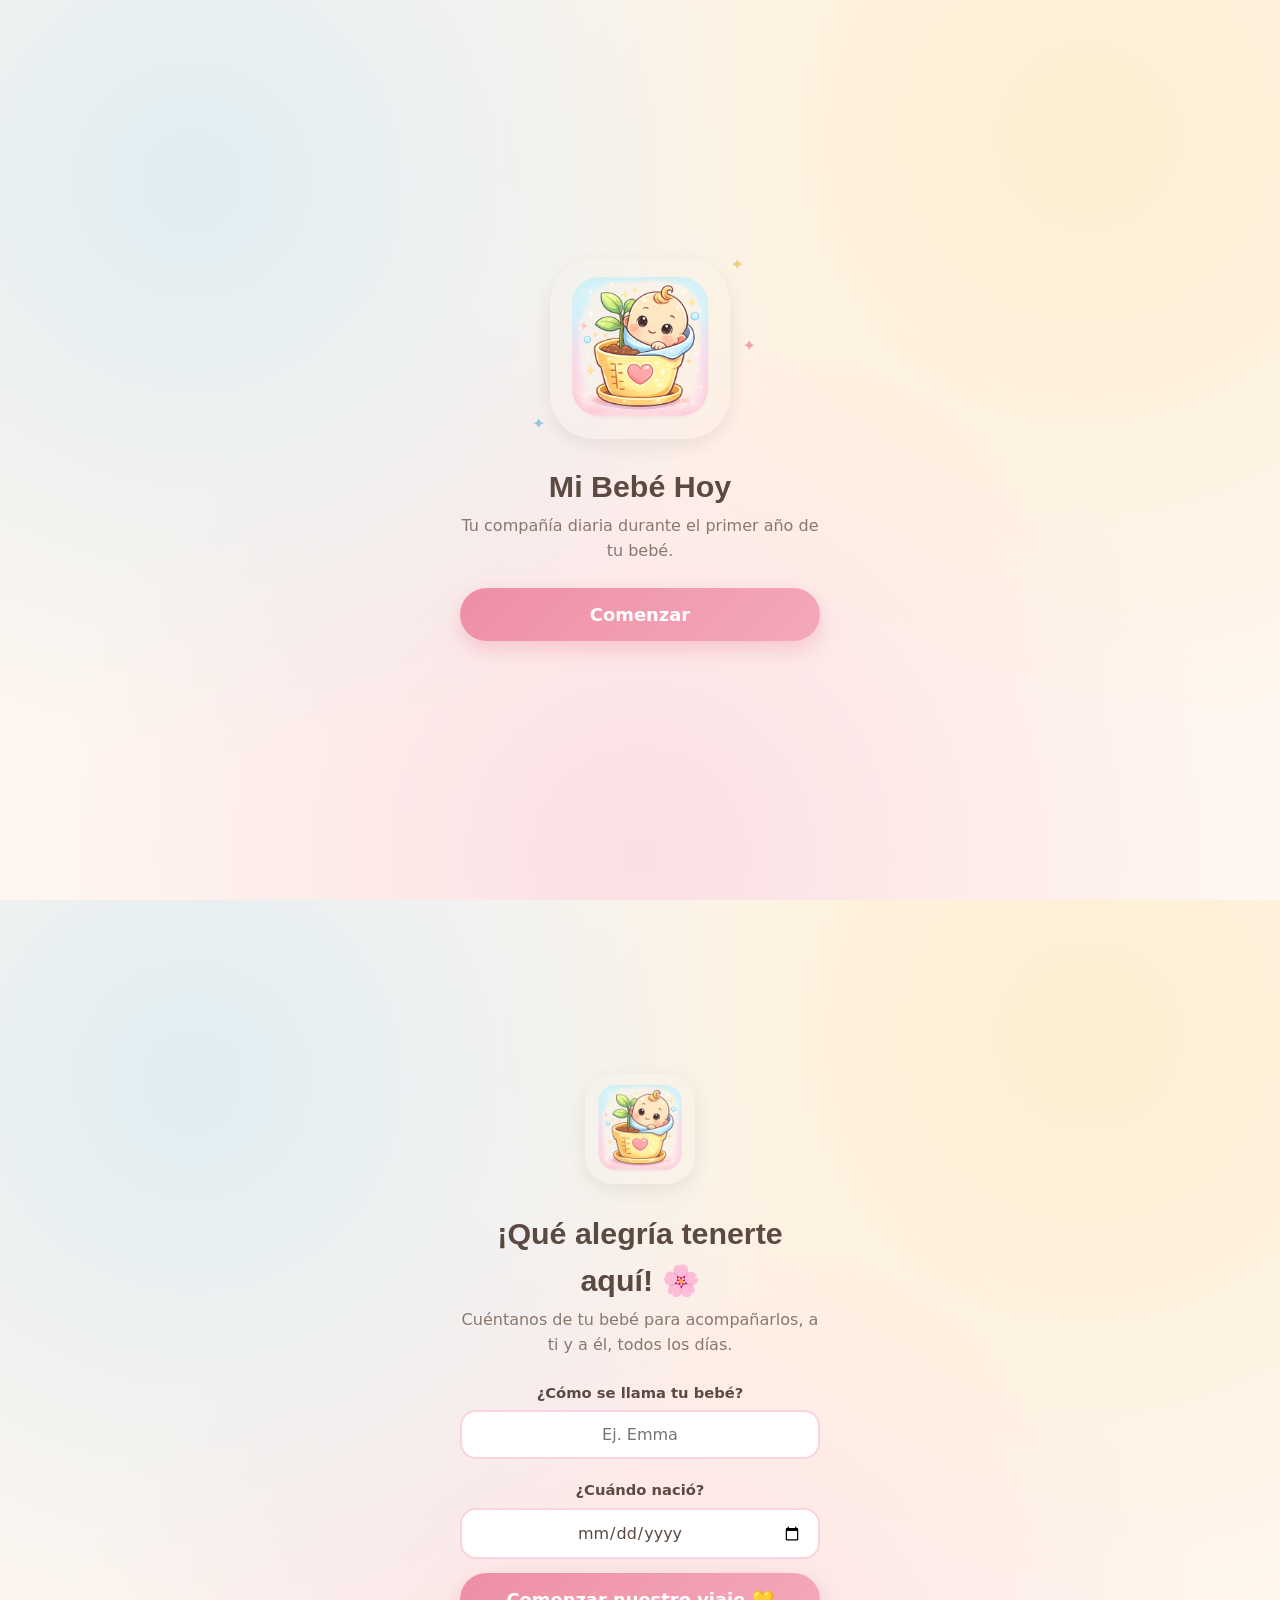
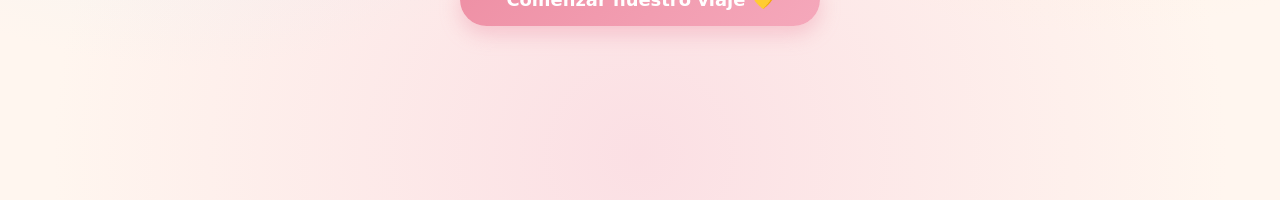
==== commit 53a864be: "Add files via upload" ====
--- a/index.html
+++ b/index.html
@@ -4,7 +4,7 @@
   <meta charset="UTF-8">
   <meta name="viewport" content="width=device-width, initial-scale=1, viewport-fit=cover">
   <title>Mi Bebé Hoy</title>
-  <meta name="description" content="Registro diario y acompañamiento del primer año de tu bebé.">
+  <meta name="description" content="Tu guía diaria de acompañamiento durante el primer año de tu bebé.">
   <meta name="theme-color" content="#FFF6EF">
   <link rel="manifest" href="manifest.webmanifest">
   <link rel="icon" type="image/png" href="bebe.png.png">
@@ -17,9 +17,8 @@
   <link href="https://fonts.googleapis.com/css2?family=Nunito:wght@400;600;700;800&family=Quicksand:wght@500;600;700&display=swap" rel="stylesheet">
   <style>
 /* ============================================================
-   Mi Bebé Hoy
-   Paleta derivada del logo: crema, rosa pastel, celeste,
-   amarillo macetita, verde brote, tinta café suave.
+   Mi Bebé Hoy · Guía de acompañamiento diario
+   Paleta pastel del logo: crema, rosa, celeste, amarillo, verde.
    ============================================================ */
 :root {
   --crema: #FFF6EF;
@@ -32,312 +31,193 @@
   --amarillo-fuerte: #E9C46A;
   --verde: #D4EDC4;
   --verde-fuerte: #8CC63F;
+  --lila: #E5DDF6;
   --tinta: #5B4A42;
   --tinta-suave: #8A776D;
   --sombra: 0 6px 18px rgba(91, 74, 66, 0.10);
   --radio: 22px;
-  --nav-h: 62px;
-}
-
+}
 * { box-sizing: border-box; margin: 0; padding: 0; -webkit-tap-highlight-color: transparent; }
-
 html, body { height: 100%; }
-
 body {
   font-family: 'Nunito', -apple-system, system-ui, sans-serif;
-  background: var(--crema);
-  color: var(--tinta);
-  line-height: 1.5;
-}
-
-h1, h2, .lock-title, .teaser-title { font-family: 'Quicksand', 'Nunito', sans-serif; }
-
+  background: var(--crema); color: var(--tinta); line-height: 1.55;
+}
+h1, h2, h3, .lock-title { font-family: 'Quicksand', 'Nunito', sans-serif; }
 button { font-family: inherit; cursor: pointer; border: none; background: none; color: inherit; }
-input, textarea, select {
-  font-family: inherit; font-size: 1rem; color: var(--tinta);
-}
-
-/* ================= PANTALLA DE BLOQUEO / ONBOARDING ================= */
+input, textarea { font-family: inherit; font-size: 1rem; color: var(--tinta); }
+
+/* ---------- Pantallas de acceso y bienvenida ---------- */
 .lockscreen {
-  min-height: 100dvh;
-  display: flex; align-items: center; justify-content: center;
+  min-height: 100dvh; display: flex; align-items: center; justify-content: center;
   padding: 32px 24px calc(32px + env(safe-area-inset-bottom));
   background:
-    radial-gradient(circle at 15% 20%, rgba(198, 230, 245, .55), transparent 45%),
-    radial-gradient(circle at 85% 15%, rgba(251, 233, 184, .55), transparent 45%),
-    radial-gradient(circle at 50% 95%, rgba(249, 211, 222, .65), transparent 55%),
+    radial-gradient(circle at 15% 20%, rgba(198,230,245,.55), transparent 45%),
+    radial-gradient(circle at 85% 15%, rgba(251,233,184,.55), transparent 45%),
+    radial-gradient(circle at 50% 95%, rgba(249,211,222,.65), transparent 55%),
     var(--crema);
 }
 .lock-inner { width: 100%; max-width: 360px; text-align: center; }
 .lock-logo-wrap { position: relative; display: inline-block; margin-bottom: 8px; }
-.lock-logo {
-  width: 180px; height: 180px; border-radius: 44px;
-  box-shadow: var(--sombra);
-  animation: float 4s ease-in-out infinite;
-}
+.lock-logo { width: 180px; height: 180px; border-radius: 44px; box-shadow: var(--sombra); animation: float 4s ease-in-out infinite; }
 .lock-logo-sm { width: 110px; height: 110px; border-radius: 28px; margin-bottom: 10px; }
 @keyframes float { 0%,100% { transform: translateY(0);} 50% { transform: translateY(-8px);} }
-@media (prefers-reduced-motion: reduce) {
-  .lock-logo, .sparkle { animation: none !important; }
-}
-.sparkle {
-  position: absolute; color: var(--amarillo-fuerte); font-size: 1rem;
-  animation: twinkle 2.6s ease-in-out infinite; opacity: .8;
-}
-.s1 { top: -6px; right: -14px; }
-.s2 { bottom: 10px; left: -18px; animation-delay: .8s; color: var(--celeste-fuerte); }
+.sparkle { position: absolute; color: var(--amarillo-fuerte); font-size: 1rem; animation: twinkle 2.6s ease-in-out infinite; opacity: .8; }
+.s1 { top: -6px; right: -14px; } .s2 { bottom: 10px; left: -18px; animation-delay: .8s; color: var(--celeste-fuerte); }
 .s3 { top: 40%; right: -26px; animation-delay: 1.6s; color: var(--rosa-fuerte); }
 @keyframes twinkle { 0%,100% { opacity:.25; transform: scale(.8);} 50% { opacity:1; transform: scale(1.15);} }
-
+@media (prefers-reduced-motion: reduce) { .lock-logo, .sparkle { animation: none !important; } }
 .lock-title { font-size: 1.9rem; font-weight: 700; margin: 8px 0 4px; }
 .lock-sub { color: var(--tinta-suave); margin-bottom: 24px; }
 .lock-hint { font-size: .85rem; color: var(--tinta-suave); margin: 8px 0 4px; }
 .lock-error { color: #C0564F; font-size: .9rem; margin: 8px 0; font-weight: 600; }
 
-/* ================= BOTONES / INPUTS ================= */
-.btn {
-  display: block; width: 100%; padding: 14px 18px; border-radius: 999px;
-  font-size: 1.05rem; font-weight: 700; transition: transform .12s ease, box-shadow .12s ease;
-}
+.btn { display: block; width: 100%; padding: 14px 18px; border-radius: 999px; font-size: 1.05rem; font-weight: 700; transition: transform .12s ease; }
 .btn:active { transform: scale(.97); }
-.btn:focus-visible, .nav-btn:focus-visible, .type-btn:focus-visible, .filter-chip:focus-visible, .chip-link:focus-visible {
-  outline: 3px solid var(--celeste-fuerte); outline-offset: 2px;
-}
-.btn-primary {
-  background: linear-gradient(135deg, var(--rosa-fuerte), #F5A8BB);
-  color: #fff; box-shadow: 0 8px 20px rgba(238, 143, 164, .40);
-}
+.btn:focus-visible, .mes-b:focus-visible { outline: 3px solid var(--celeste-fuerte); outline-offset: 2px; }
+.btn-primary { background: linear-gradient(135deg, var(--rosa-fuerte), #F5A8BB); color: #fff; box-shadow: 0 8px 20px rgba(238,143,164,.40); }
 .btn-big { padding: 16px; font-size: 1.12rem; }
 .btn-ghost { color: var(--tinta-suave); margin-top: 10px; font-weight: 600; }
-.btn-soft { background: var(--celeste); color: var(--tinta); margin-top: 12px; box-shadow: var(--sombra); }
+.btn-soft { background: var(--celeste); color: var(--tinta); box-shadow: var(--sombra); }
 .btn-danger-soft { background: #F6DDDA; color: #A34A43; margin-top: 12px; }
 .btn + .btn { margin-top: 10px; }
-
-.input {
-  width: 100%; padding: 13px 16px; border-radius: 16px;
-  border: 2px solid var(--rosa); background: var(--blanco);
-  margin: 6px 0 14px; outline: none;
-}
+.input { width: 100%; padding: 13px 16px; border-radius: 16px; border: 2px solid var(--rosa); background: var(--blanco); margin: 6px 0 14px; outline: none; }
 .input:focus { border-color: var(--rosa-fuerte); }
 .input-center { text-align: center; }
 .field-label { display: block; font-weight: 700; font-size: .92rem; text-align: left; }
 .lock-inner .field-label { text-align: center; margin-top: 6px; }
-
-/* ================= ESTRUCTURA APP ================= */
+textarea.input { resize: vertical; min-height: 64px; }
+
+/* ---------- App ---------- */
 .topbar {
-  position: sticky; top: 0; z-index: 20;
-  display: flex; align-items: center; gap: 12px;
+  position: sticky; top: 0; z-index: 20; display: flex; align-items: center; gap: 12px;
   padding: calc(10px + env(safe-area-inset-top)) 18px 10px;
-  background: rgba(255, 246, 239, .92); backdrop-filter: blur(8px);
+  background: rgba(255,246,239,.92); backdrop-filter: blur(8px);
   border-bottom: 1px solid rgba(91,74,66,.07);
 }
 .topbar-logo { width: 42px; height: 42px; border-radius: 12px; }
-.topbar-text { display: flex; flex-direction: column; }
+.topbar-text { flex: 1; display: flex; flex-direction: column; }
 .topbar-name { font-weight: 800; font-size: 1.05rem; }
 .topbar-age { font-size: .82rem; color: var(--tinta-suave); }
-
-#main {
-  max-width: 520px; margin: 0 auto;
-  padding: 18px 18px calc(var(--nav-h) + 24px + env(safe-area-inset-bottom));
-}
-
-.section-title { font-size: 1.15rem; font-weight: 700; margin: 20px 0 10px; }
-.section-sub { color: var(--tinta-suave); font-size: .92rem; margin-bottom: 12px; }
-.section-head { display: flex; align-items: baseline; justify-content: space-between; gap: 10px; }
-
-.card {
-  background: var(--blanco); border-radius: var(--radio);
-  padding: 18px; box-shadow: var(--sombra); margin-bottom: 14px;
-}
-
-/* ---- Hero inicio ---- */
+.gear { font-size: 1.3rem; padding: 6px 8px; border-radius: 12px; }
+.gear:active { background: var(--rosa); }
+
+#main { max-width: 520px; margin: 0 auto; padding: 18px 18px calc(28px + env(safe-area-inset-bottom)); }
+
+.card { background: var(--blanco); border-radius: var(--radio); padding: 20px; box-shadow: var(--sombra); margin-bottom: 16px; }
+.eyebrow { font-size: .76rem; font-weight: 800; text-transform: uppercase; letter-spacing: .07em; margin-bottom: 4px; }
+.card h3 { font-size: 1.18rem; font-weight: 700; margin-bottom: 8px; }
+.card p { font-size: .95rem; color: var(--tinta-suave); }
+
+/* Hero saludo */
 .card-hero {
   background: linear-gradient(135deg, var(--celeste) 0%, var(--rosa) 100%);
-  box-shadow: 0 10px 24px rgba(127, 190, 220, .25);
-}
-.hero-greet { font-weight: 700; font-size: 1.05rem; }
-.hero-age { font-family: 'Quicksand', sans-serif; font-size: 1.45rem; font-weight: 700; margin: 2px 0 8px; }
-.chip-link {
-  display: inline-block; font-weight: 700; font-size: .9rem;
-  color: var(--tinta); background: rgba(255,255,255,.55);
-  padding: 7px 14px; border-radius: 999px; margin-top: 4px;
-}
-.view > .chip-link { background: var(--amarillo); box-shadow: var(--sombra); }
-
-/* ---- Resúmenes ---- */
-.summary-row { display: grid; grid-template-columns: repeat(4, 1fr); gap: 8px; }
-.sum-card {
-  background: var(--blanco); border-radius: 18px; padding: 12px 6px;
-  text-align: center; box-shadow: var(--sombra);
-}
-.sum-card .n { font-size: 1.3rem; font-weight: 800; display: block; }
-.sum-card .l { font-size: .72rem; color: var(--tinta-suave); font-weight: 700; }
-.sum-card .e { font-size: 1.1rem; display: block; margin-bottom: 2px; }
-
-/* ---- Teaser guía ---- */
-.card-guide-teaser { background: var(--verde); box-shadow: 0 8px 20px rgba(140,198,63,.20); margin-top: 16px; }
-.teaser-eyebrow { font-size: .78rem; font-weight: 800; text-transform: uppercase; letter-spacing: .06em; color: #5E8A3A; }
-.teaser-title { font-size: 1.15rem; font-weight: 700; margin: 4px 0 4px; }
-
-/* ---- Registros ---- */
-.records-list { display: flex; flex-direction: column; gap: 10px; }
-.rec {
-  display: flex; gap: 12px; align-items: flex-start;
-  background: var(--blanco); border-radius: 18px; padding: 13px 14px; box-shadow: var(--sombra);
-}
-.rec-ico {
-  width: 40px; height: 40px; border-radius: 13px; flex-shrink: 0;
-  display: flex; align-items: center; justify-content: center; font-size: 1.15rem;
-}
-.rec-ico.alimentacion { background: var(--amarillo); }
-.rec-ico.sueno { background: var(--celeste); }
-.rec-ico.panal { background: var(--verde); }
-.rec-ico.nota { background: var(--rosa); }
-.rec-body { flex: 1; min-width: 0; }
-.rec-title { font-weight: 800; font-size: .95rem; }
-.rec-detail { font-size: .88rem; color: var(--tinta-suave); overflow-wrap: anywhere; }
-.rec-time { font-size: .78rem; color: var(--tinta-suave); font-weight: 700; white-space: nowrap; }
-.rec-actions { display: flex; gap: 6px; margin-top: 6px; }
-.rec-actions button {
-  font-size: .78rem; font-weight: 700; padding: 5px 12px; border-radius: 999px;
-}
-.rec-edit { background: var(--celeste); }
-.rec-del { background: #F6DDDA; color: #A34A43; }
-.day-sep { font-size: .82rem; font-weight: 800; color: var(--tinta-suave); margin: 12px 0 2px; text-transform: capitalize; }
-.empty {
-  text-align: center; color: var(--tinta-suave); background: var(--blanco);
-  border-radius: 18px; padding: 22px 16px; box-shadow: var(--sombra); font-size: .92rem;
-}
-
-/* ---- Registro: selector de tipo ---- */
-.type-grid { display: grid; grid-template-columns: 1fr 1fr; gap: 10px; margin-bottom: 16px; }
-.type-btn {
-  border-radius: 20px; padding: 16px 10px; font-weight: 800; font-size: .95rem;
-  display: flex; flex-direction: column; align-items: center; gap: 4px;
-  box-shadow: var(--sombra); transition: transform .12s ease;
-  border: 3px solid transparent;
-}
-.type-btn:active { transform: scale(.96); }
-.type-btn.selected { border-color: var(--tinta); }
-.type-emoji { font-size: 1.5rem; }
-.t-ali { background: var(--amarillo); }
-.t-sue { background: var(--celeste); }
-.t-pan { background: var(--verde); }
-.t-not { background: var(--rosa); }
-
-.seg-row { display: flex; gap: 8px; flex-wrap: wrap; margin: 6px 0 14px; }
-.seg {
-  padding: 8px 14px; border-radius: 999px; background: var(--crema);
-  font-weight: 700; font-size: .88rem; border: 2px solid transparent;
-}
-.seg.selected { background: var(--rosa); border-color: var(--rosa-fuerte); }
-textarea.input { resize: vertical; min-height: 70px; }
+  box-shadow: 0 10px 24px rgba(127,190,220,.25); text-align: center; padding: 26px 20px;
+}
+.hero-greet { font-family: 'Quicksand', sans-serif; font-size: 1.45rem; font-weight: 700; color: var(--tinta); }
+.hero-age { font-size: 1rem; color: var(--tinta); margin-top: 4px; font-weight: 700; }
+.hero-age span { background: rgba(255,255,255,.6); padding: 4px 12px; border-radius: 999px; display: inline-block; margin-top: 6px; }
+
+/* Primer año */
+.year-progress { height: 12px; border-radius: 999px; background: var(--crema); overflow: hidden; margin: 10px 0 16px; }
+.year-progress-fill { height: 100%; border-radius: 999px; background: linear-gradient(90deg, var(--verde-fuerte), var(--amarillo-fuerte)); transition: width .5s ease; }
+.mes-grid { display: grid; grid-template-columns: repeat(6, 1fr); gap: 8px; }
+.mes-b {
+  aspect-ratio: 1; border-radius: 16px; background: var(--crema);
+  display: flex; flex-direction: column; align-items: center; justify-content: center;
+  font-weight: 800; font-size: .92rem; border: 2px solid transparent; transition: transform .12s ease;
+}
+.mes-b:active { transform: scale(.94); }
+.mes-b .me { font-size: .95rem; line-height: 1; }
+.mes-b.past { background: var(--verde); color: #45702A; }
+.mes-b.current { background: var(--rosa); border-color: var(--rosa-fuerte); box-shadow: 0 6px 14px rgba(238,143,164,.35); }
+.mes-b.future { opacity: .55; }
+.mes-b.selected { border-color: var(--tinta); }
+.mes-detail { margin-top: 14px; background: var(--crema); border-radius: 16px; padding: 14px 16px; }
+.mes-detail .md-t { font-weight: 800; font-size: .98rem; }
+.mes-detail .md-now { font-size: .7rem; font-weight: 800; background: var(--verde); color: #45702A; padding: 3px 10px; border-radius: 999px; margin-left: 6px; vertical-align: middle; }
+.mes-detail p { font-size: .9rem; margin-top: 3px; }
+
+/* Actividad de hoy */
+.act-step { margin-bottom: 13px; }
+.act-step:last-child { margin-bottom: 0; }
+.act-step-label { display: inline-flex; align-items: center; gap: 7px; font-weight: 800; font-size: .86rem; margin-bottom: 3px; color: var(--tinta); }
+.act-step-label .dot { width: 22px; height: 22px; border-radius: 50%; display: inline-flex; align-items: center; justify-content: center; font-size: .72rem; flex-shrink: 0; }
+.d1 { background: var(--amarillo); } .d2 { background: var(--celeste); } .d3 { background: var(--verde); }
+.d4 { background: var(--rosa); } .d5 { background: var(--lila); }
+.act-title { font-family: 'Quicksand', sans-serif; font-size: 1.25rem; font-weight: 700; margin: 2px 0 14px; color: var(--tinta); }
+
+/* Tarjetas emocionales */
+.card-mama { background: var(--lila); box-shadow: 0 8px 20px rgba(160,140,210,.22); }
+.card-mama .eyebrow { color: #7B68B0; }
+.card-mama p, .card-motiv p { color: var(--tinta); }
+.card-motiv {
+  background: linear-gradient(135deg, var(--amarillo) 0%, var(--rosa) 100%);
+  box-shadow: 0 8px 20px rgba(233,196,106,.28); text-align: center; padding: 26px 22px;
+}
+.card-motiv p { font-family: 'Quicksand', sans-serif; font-size: 1.12rem; font-weight: 600; line-height: 1.5; }
+.card-motiv .eyebrow { color: #B07A3A; }
+
+/* Salud y logros */
+.card-vacuna { background: var(--celeste); box-shadow: 0 8px 20px rgba(127,190,220,.25); }
+.card-vacuna .eyebrow { color: #3E7A99; }
+.card-vacuna p, .card-hito p { color: var(--tinta); }
+.vacuna-alert { background: rgba(255,255,255,.65); border-radius: 14px; padding: 10px 14px; margin-top: 10px; font-size: .88rem; font-weight: 700; }
+.card-hito { background: var(--verde); box-shadow: 0 8px 20px rgba(140,198,63,.22); }
+.card-hito .eyebrow { color: #5E8A3A; }
+.vacuna-nota { font-size: .78rem !important; margin-top: 10px; color: var(--tinta-suave) !important; }
+
+/* Logros / recuerdos */
+.btn-logro {
+  background: linear-gradient(135deg, var(--rosa-fuerte), var(--amarillo-fuerte));
+  color: #fff; font-size: 1.1rem; padding: 17px; box-shadow: 0 10px 24px rgba(238,143,164,.45);
+}
+.recuerdo { display: flex; gap: 12px; align-items: flex-start; background: var(--blanco); border-radius: 18px; padding: 13px 15px; box-shadow: var(--sombra); margin-bottom: 10px; }
+.recuerdo .re { font-size: 1.3rem; }
+.recuerdo-body { flex: 1; min-width: 0; }
+.recuerdo-txt { font-weight: 700; font-size: .95rem; overflow-wrap: anywhere; }
+.recuerdo-fecha { font-size: .78rem; color: var(--tinta-suave); }
+.recuerdo-del { font-size: .75rem; font-weight: 700; color: #A34A43; background: #F6DDDA; padding: 4px 10px; border-radius: 999px; }
+.empty { text-align: center; color: var(--tinta-suave); background: var(--blanco); border-radius: 18px; padding: 20px 16px; box-shadow: var(--sombra); font-size: .9rem; }
+
+.section-title { font-size: 1.15rem; font-weight: 700; margin: 24px 0 12px; }
 .ok-msg { color: #5E8A3A; font-weight: 700; margin-top: 8px; font-size: .9rem; }
-
-/* ---- Filtros historial ---- */
-.filter-row { display: flex; gap: 8px; overflow-x: auto; padding-bottom: 8px; margin-bottom: 8px; }
-.filter-chip {
-  flex-shrink: 0; padding: 8px 14px; border-radius: 999px; background: var(--blanco);
-  font-weight: 700; font-size: .85rem; box-shadow: var(--sombra);
-}
-.filter-chip.active { background: var(--tinta); color: #fff; }
-
-/* ---- Guía diaria ---- */
-.card-activity { padding: 20px; }
-.act-month { font-size: .78rem; font-weight: 800; text-transform: uppercase; letter-spacing: .06em; color: var(--rosa-fuerte); }
-.act-title { font-family: 'Quicksand', sans-serif; font-size: 1.3rem; font-weight: 700; margin: 4px 0 14px; }
-.act-step { margin-bottom: 14px; }
-.act-step-label {
-  display: inline-flex; align-items: center; gap: 6px;
-  font-weight: 800; font-size: .85rem; margin-bottom: 3px;
-}
-.act-step-label .dot {
-  width: 22px; height: 22px; border-radius: 50%; display: inline-flex;
-  align-items: center; justify-content: center; font-size: .72rem; color: var(--tinta);
-}
-.act-step:nth-of-type(1) .dot { background: var(--amarillo); }
-.act-step:nth-of-type(2) .dot { background: var(--celeste); }
-.act-step:nth-of-type(3) .dot { background: var(--verde); }
-.act-step:nth-of-type(4) .dot { background: var(--rosa); }
-.act-step:nth-of-type(5) .dot { background: var(--amarillo); }
-.act-step p { font-size: .93rem; color: var(--tinta-suave); }
-
-/* ---- El primer año: caminito de brotes ---- */
-.year-path { position: relative; padding-left: 34px; }
-.year-path::before {
-  content: ""; position: absolute; left: 15px; top: 14px; bottom: 14px;
-  width: 4px; border-radius: 4px;
-  background: linear-gradient(180deg, var(--verde-fuerte), var(--verde));
-}
-.ym {
-  position: relative; background: var(--blanco); border-radius: 18px;
-  padding: 13px 15px; margin-bottom: 12px; box-shadow: var(--sombra);
-}
-.ym::before {
-  content: "🌱"; position: absolute; left: -34px; top: 12px;
-  width: 30px; height: 30px; border-radius: 50%;
-  background: var(--verde); display: flex; align-items: center; justify-content: center;
-  font-size: .85rem;
-}
-.ym.past { opacity: .78; }
-.ym.past::before { content: "✓"; background: var(--verde-fuerte); color: #fff; font-weight: 800; }
-.ym.future { opacity: .55; }
-.ym.future::before { content: ""; background: var(--crema); border: 3px solid var(--verde); }
-.ym.current {
-  border: 3px solid var(--verde-fuerte);
-  box-shadow: 0 10px 24px rgba(140,198,63,.28);
-}
-.ym.current::before { content: "🌸"; background: var(--rosa); }
-.ym-title { font-weight: 800; font-size: .98rem; }
-.ym-now { font-size: .72rem; font-weight: 800; background: var(--verde); color: #45702A; padding: 3px 10px; border-radius: 999px; margin-left: 6px; }
-.ym-desc { font-size: .86rem; color: var(--tinta-suave); margin-top: 2px; }
-
-/* ---- Ajustes ---- */
 .small-text { font-size: .88rem; color: var(--tinta-suave); margin: 6px 0 4px; }
-.disclaimer {
-  font-size: .8rem; color: var(--tinta-suave); text-align: center;
-  padding: 10px 14px 0; line-height: 1.45;
-}
-
-/* ================= NAV INFERIOR (safe-area iPhone) ================= */
-.bottomnav {
-  position: fixed; left: 0; right: 0; bottom: 0; z-index: 30;
-  display: flex; justify-content: space-around;
-  background: rgba(255,255,255,.95); backdrop-filter: blur(10px);
-  border-top: 1px solid rgba(91,74,66,.08);
-  padding: 8px 4px calc(8px + env(safe-area-inset-bottom));
-}
-.nav-btn {
-  display: flex; flex-direction: column; align-items: center; gap: 2px;
-  font-size: .68rem; font-weight: 700; color: var(--tinta-suave);
-  padding: 4px 8px; border-radius: 14px; min-width: 58px;
-}
-.nav-ico { font-size: 1.25rem; }
-.nav-btn.active { color: var(--tinta); background: var(--rosa); }
-
+.disclaimer { font-size: .8rem; color: var(--tinta-suave); text-align: center; padding: 14px 14px 0; line-height: 1.45; }
+#ajustes[hidden] { display: none; }
+
+/* Modal celebrar logro */
+.modal-bg {
+  position: fixed; inset: 0; background: rgba(91,74,66,.35); z-index: 40;
+  display: flex; align-items: flex-end; justify-content: center;
+}
+.modal {
+  background: var(--blanco); border-radius: 26px 26px 0 0; width: 100%; max-width: 520px;
+  padding: 24px 22px calc(24px + env(safe-area-inset-bottom));
+  animation: up .25s ease;
+}
+@keyframes up { from { transform: translateY(40px); opacity: 0; } to { transform: none; opacity: 1; } }
+.modal h3 { font-size: 1.2rem; margin-bottom: 4px; }
+.modal .small-text { margin-bottom: 8px; }
   </style>
 </head>
 <body>
 
-  <!-- ============ PANTALLA DE BIENVENIDA / ACCESO ============ -->
+  <!-- ====== ACCESO ====== -->
   <section id="screen-lock" class="lockscreen" hidden>
     <div class="lock-inner">
       <div class="lock-logo-wrap">
-        <img src="bebe.png.png" alt="Bebé sonriendo en una macetita" class="lock-logo" id="lockLogo">
-        <span class="sparkle s1">✦</span>
-        <span class="sparkle s2">✦</span>
-        <span class="sparkle s3">✦</span>
+        <img src="bebe.png.png" alt="Bebé sonriendo en una macetita" class="lock-logo">
+        <span class="sparkle s1">✦</span><span class="sparkle s2">✦</span><span class="sparkle s3">✦</span>
       </div>
       <h1 class="lock-title">Mi Bebé Hoy</h1>
       <p class="lock-sub">Tu compañía diaria durante el primer año de tu bebé.</p>
-
       <div id="lockStep1">
         <button class="btn btn-primary btn-big" id="btnComenzar">Comenzar</button>
       </div>
-
       <div id="lockStep2" hidden>
         <label class="field-label" for="passInput">Escribe tu clave de acceso</label>
-        <input type="password" id="passInput" class="input input-center" placeholder="Clave de acceso" autocomplete="off" inputmode="text">
+        <input type="password" id="passInput" class="input input-center" placeholder="Clave de acceso" autocomplete="off">
         <p class="lock-hint">La encuentras en tu PDF de compra.</p>
         <p class="lock-error" id="lockError" hidden>Esa clave no es correcta. Revísala e inténtalo de nuevo.</p>
         <button class="btn btn-primary btn-big" id="btnDesbloquear">Entrar</button>
@@ -346,102 +226,104 @@
     </div>
   </section>
 
-  <!-- ============ ONBOARDING: DATOS DEL BEBÉ ============ -->
+  <!-- ====== PRIMERA VEZ: DATOS DEL BEBÉ ====== -->
   <section id="screen-onboarding" class="lockscreen" hidden>
     <div class="lock-inner">
       <img src="bebe.png.png" alt="" class="lock-logo lock-logo-sm">
-      <h2 class="lock-title">¡Bienvenida! 🌱</h2>
-      <p class="lock-sub">Cuéntanos de tu bebé para acompañarlos cada día.</p>
-      <label class="field-label" for="obName">Nombre de tu bebé</label>
+      <h2 class="lock-title">¡Qué alegría tenerte aquí! 🌸</h2>
+      <p class="lock-sub">Cuéntanos de tu bebé para acompañarlos, a ti y a él, todos los días.</p>
+      <label class="field-label" for="obName">¿Cómo se llama tu bebé?</label>
       <input type="text" id="obName" class="input input-center" placeholder="Ej. Emma" maxlength="30">
-      <label class="field-label" for="obBirth">Fecha de nacimiento</label>
+      <label class="field-label" for="obBirth">¿Cuándo nació?</label>
       <input type="date" id="obBirth" class="input input-center">
       <p class="lock-error" id="obError" hidden>Completa el nombre y una fecha válida (no futura).</p>
-      <button class="btn btn-primary btn-big" id="btnGuardarBebe">Guardar y empezar</button>
+      <button class="btn btn-primary btn-big" id="btnGuardarBebe">Comenzar nuestro viaje 💛</button>
     </div>
   </section>
 
-  <!-- ============ APP PRINCIPAL ============ -->
+  <!-- ====== APP ====== -->
   <div id="app" hidden>
     <header class="topbar">
       <img src="bebe.png.png" alt="" class="topbar-logo">
       <div class="topbar-text">
-        <span class="topbar-name" id="tbName">Mi bebé</span>
+        <span class="topbar-name" id="tbName">Mi Bebé Hoy</span>
         <span class="topbar-age" id="tbAge"></span>
       </div>
+      <button class="gear" id="btnGear" aria-label="Ajustes">⚙️</button>
     </header>
 
     <main id="main">
 
-      <!-- ====== INICIO ====== -->
-      <section class="view" id="view-inicio">
-        <div class="card card-hero">
-          <p class="hero-greet" id="heroGreet">Hola</p>
-          <p class="hero-age" id="heroAge"></p>
-          <button class="chip-link" data-goto="view-anio">Ver el primer año de mi bebé →</button>
-        </div>
-
-        <h2 class="section-title">Hoy</h2>
-        <div class="summary-row" id="todaySummary"></div>
-
-        <div class="card card-guide-teaser" id="guideTeaser">
-          <p class="teaser-eyebrow">Tu guía de hoy</p>
-          <p class="teaser-title" id="teaserTitle"></p>
-          <button class="btn btn-soft" data-goto="view-guia">Ver actividad de hoy</button>
-        </div>
-
-        <div class="section-head">
-          <h2 class="section-title">Últimos registros de hoy</h2>
-          <button class="chip-link" data-goto="view-historial">Ver todo</button>
-        </div>
-        <div id="todayRecords" class="records-list"></div>
-      </section>
-
-      <!-- ====== REGISTRO ====== -->
-      <section class="view" id="view-registro" hidden>
-        <h2 class="section-title">Registrar</h2>
-        <div class="type-grid">
-          <button class="type-btn t-ali" data-type="alimentacion"><span class="type-emoji">🍼</span>Alimentación</button>
-          <button class="type-btn t-sue" data-type="sueno"><span class="type-emoji">😴</span>Sueño</button>
-          <button class="type-btn t-pan" data-type="panal"><span class="type-emoji">🧷</span>Pañal</button>
-          <button class="type-btn t-not" data-type="nota"><span class="type-emoji">📝</span>Nota</button>
-        </div>
-        <div id="recordFormWrap"></div>
-
-        <h2 class="section-title">Resumen de la semana</h2>
-        <div class="summary-row" id="weekSummary"></div>
-      </section>
-
-      <!-- ====== HISTORIAL ====== -->
-      <section class="view" id="view-historial" hidden>
-        <h2 class="section-title">Historial</h2>
-        <div class="filter-row" id="filterRow">
-          <button class="filter-chip active" data-filter="todos">Todos</button>
-          <button class="filter-chip" data-filter="alimentacion">🍼 Alimentación</button>
-          <button class="filter-chip" data-filter="sueno">😴 Sueño</button>
-          <button class="filter-chip" data-filter="panal">🧷 Pañales</button>
-          <button class="filter-chip" data-filter="nota">📝 Notas</button>
-        </div>
-        <div id="historyList" class="records-list"></div>
-      </section>
-
-      <!-- ====== GUÍA DIARIA ====== -->
-      <section class="view" id="view-guia" hidden>
-        <h2 class="section-title">Tu guía de hoy</h2>
-        <p class="section-sub" id="guiaSub"></p>
-        <div class="card card-activity" id="activityCard"></div>
-        <button class="chip-link" data-goto="view-anio">Ver el primer año de mi bebé →</button>
-      </section>
-
-      <!-- ====== EL PRIMER AÑO ====== -->
-      <section class="view" id="view-anio" hidden>
-        <h2 class="section-title">El primer año de mi bebé</h2>
-        <p class="section-sub" id="anioSub"></p>
-        <div class="year-path" id="yearPath"></div>
-      </section>
-
-      <!-- ====== AJUSTES ====== -->
-      <section class="view" id="view-ajustes" hidden>
+      <!-- Saludo -->
+      <div class="card card-hero">
+        <p class="hero-greet" id="heroGreet"></p>
+        <p class="hero-age" id="heroSub"></p>
+        <p class="hero-age"><span id="heroAge"></span></p>
+      </div>
+
+      <!-- El primer año -->
+      <div class="card">
+        <p class="eyebrow" style="color:var(--verde-fuerte)">🌱 El primer año de mi bebé</p>
+        <p id="yearSub" style="margin-bottom:4px"></p>
+        <div class="year-progress"><div class="year-progress-fill" id="yearFill"></div></div>
+        <div class="mes-grid" id="mesGrid"></div>
+        <div class="mes-detail" id="mesDetail"></div>
+      </div>
+
+      <!-- Desarrollo de esta semana -->
+      <div class="card">
+        <p class="eyebrow" style="color:var(--celeste-fuerte)">✨ El desarrollo de esta semana</p>
+        <h3 id="devTitle"></h3>
+        <p id="devText"></p>
+      </div>
+
+      <!-- Qué esperar -->
+      <div class="card">
+        <p class="eyebrow" style="color:var(--amarillo-fuerte)">🔭 Qué esperar durante esta etapa</p>
+        <p id="expectText"></p>
+      </div>
+
+      <!-- Actividad de hoy -->
+      <div class="card">
+        <p class="eyebrow" style="color:var(--rosa-fuerte)">🎈 Actividad recomendada para hoy</p>
+        <p class="act-title" id="actTitle"></p>
+        <div id="actSteps"></div>
+      </div>
+
+      <!-- Consejo para mamá -->
+      <div class="card card-mama">
+        <p class="eyebrow">💜 Consejo para mamá</p>
+        <p id="mamaText"></p>
+      </div>
+
+      <!-- Mensaje motivacional -->
+      <div class="card card-motiv">
+        <p class="eyebrow">🌷 Mensaje del día para ti</p>
+        <p id="motivText"></p>
+      </div>
+
+      <!-- Salud -->
+      <h2 class="section-title">Salud y logros</h2>
+      <div class="card card-vacuna">
+        <p class="eyebrow">💉 Próxima vacuna</p>
+        <h3 id="vacTitle"></h3>
+        <p id="vacText"></p>
+        <div class="vacuna-alert" id="vacAlert" hidden></div>
+        <p class="vacuna-nota">Según el esquema oficial de vacunación de Colombia (PAI). Confirma fechas y dosis en tu centro de salud o con tu pediatra.</p>
+      </div>
+      <div class="card card-hito">
+        <p class="eyebrow">🌟 Próximo hito del desarrollo</p>
+        <p id="hitoText"></p>
+        <p class="vacuna-nota">Cada bebé tiene su propio ritmo; estos tiempos son solo una guía general.</p>
+      </div>
+
+      <!-- Logros -->
+      <button class="btn btn-logro" id="btnLogro">🎉 Celebrar un Logro</button>
+      <h2 class="section-title">Nuestros recuerdos</h2>
+      <div id="logrosList"></div>
+
+      <!-- Ajustes -->
+      <div id="ajustes" hidden>
         <h2 class="section-title">Ajustes</h2>
         <div class="card">
           <label class="field-label" for="setName">Nombre de tu bebé</label>
@@ -450,112 +332,64 @@
           <input type="date" id="setBirth" class="input">
           <button class="btn btn-primary" id="btnSaveSettings">Guardar cambios</button>
           <p class="ok-msg" id="setOk" hidden>Cambios guardados ✓</p>
+          <button class="btn btn-danger-soft" id="btnBorrarRecuerdos">Borrar todos los recuerdos</button>
+          <p class="small-text">Todo se guarda únicamente en este teléfono. Nada sale de tu dispositivo.</p>
         </div>
-        <div class="card">
-          <p class="field-label">Tus datos</p>
-          <p class="small-text">Todo se guarda únicamente en este teléfono. Nada sale de tu dispositivo.</p>
-          <button class="btn btn-danger-soft" id="btnBorrarTodo">Borrar todos los registros</button>
-        </div>
-        <p class="disclaimer">Mi Bebé Hoy es una herramienta de organización y registro. No brinda diagnósticos ni reemplaza la consulta con profesionales de la salud.</p>
-      </section>
-
+      </div>
+
+      <p class="disclaimer">Mi Bebé Hoy es una herramienta de organización y registro. No brinda diagnósticos ni reemplaza la consulta con profesionales de la salud.</p>
     </main>
-
-    <!-- ====== NAVEGACIÓN INFERIOR ====== -->
-    <nav class="bottomnav">
-      <button class="nav-btn active" data-goto="view-inicio"><span class="nav-ico">🏠</span><span>Inicio</span></button>
-      <button class="nav-btn" data-goto="view-registro"><span class="nav-ico">➕</span><span>Registrar</span></button>
-      <button class="nav-btn" data-goto="view-historial"><span class="nav-ico">📖</span><span>Historial</span></button>
-      <button class="nav-btn" data-goto="view-guia"><span class="nav-ico">🌱</span><span>Guía</span></button>
-      <button class="nav-btn" data-goto="view-ajustes"><span class="nav-ico">⚙️</span><span>Ajustes</span></button>
-    </nav>
   </div>
 
   <script>
-/* ============================================================
-   Mi Bebé Hoy — Lógica principal (LocalStorage)
-   ============================================================ */
 (function () {
   "use strict";
 
   var CLAVE_ACCESO = "MiBebeDuerme2026";
-  var LS = {
-    unlocked: "bc_unlocked",
-    baby: "bc_baby",
-    records: "bc_records"
-  };
-
-  /* ---------- Utilidades ---------- */
+  var LS = { unlocked: "bc_unlocked", baby: "bc_baby", logros: "bc_logros" };
+
   function $(id) { return document.getElementById(id); }
-  function read(key, fallback) {
-    try { var v = localStorage.getItem(key); return v ? JSON.parse(v) : fallback; }
-    catch (e) { return fallback; }
-  }
-  function write(key, value) { localStorage.setItem(key, JSON.stringify(value)); }
-
-  function pad(n) { return (n < 10 ? "0" : "") + n; }
-  function toLocalInputValue(d) {
-    return d.getFullYear() + "-" + pad(d.getMonth() + 1) + "-" + pad(d.getDate()) +
-      "T" + pad(d.getHours()) + ":" + pad(d.getMinutes());
-  }
-  function fmtTime(iso) {
-    var d = new Date(iso);
-    return pad(d.getHours()) + ":" + pad(d.getMinutes());
-  }
-  function fmtDay(iso) {
-    var d = new Date(iso);
-    return d.toLocaleDateString("es", { weekday: "long", day: "numeric", month: "long" });
-  }
-  function sameDay(a, b) {
-    return a.getFullYear() === b.getFullYear() && a.getMonth() === b.getMonth() && a.getDate() === b.getDate();
-  }
-  function esc(s) {
-    return String(s || "").replace(/[&<>"']/g, function (c) {
-      return { "&": "&amp;", "<": "&lt;", ">": "&gt;", '"': "&quot;", "'": "&#39;" }[c];
-    });
-  }
-
-  /* Edad en meses y semanas: "3 meses, 2 semanas" */
-  function babyAge(birthISO, ref) {
+  function read(k, f) { try { var v = localStorage.getItem(k); return v ? JSON.parse(v) : f; } catch (e) { return f; } }
+  function write(k, v) { localStorage.setItem(k, JSON.stringify(v)); }
+  function esc(s) { return String(s || "").replace(/[&<>"']/g, function (c) { return { "&": "&amp;", "<": "&lt;", ">": "&gt;", '"': "&quot;", "'": "&#39;" }[c]; }); }
+  function dayOfYear() { var n = new Date(); return Math.floor((n - new Date(n.getFullYear(), 0, 0)) / 86400000); }
+
+  /* Edad exacta: meses, semanas y días */
+  function babyAge(birthISO) {
     var birth = new Date(birthISO + "T00:00:00");
-    var now = ref || new Date();
-    if (now < birth) return { months: 0, weeks: 0, text: "por nacer" };
-
+    var now = new Date(); now.setHours(0, 0, 0, 0);
+    if (now < birth) return { months: 0, weeks: 0, days: 0, text: "por nacer" };
     var months = (now.getFullYear() - birth.getFullYear()) * 12 + (now.getMonth() - birth.getMonth());
-    var anchor = new Date(birth);
-    anchor.setMonth(anchor.getMonth() + months);
-    if (anchor > now) { months--; anchor.setMonth(anchor.getMonth() - 1); }
-    var weeks = Math.floor((now - anchor) / (7 * 24 * 3600 * 1000));
-
-    var text;
-    if (months === 0 && weeks === 0) text = "recién nacido";
-    else if (months === 0) text = weeks + (weeks === 1 ? " semana" : " semanas");
-    else {
-      text = months + (months === 1 ? " mes" : " meses");
-      if (weeks > 0) text += ", " + weeks + (weeks === 1 ? " semana" : " semanas");
-    }
-    return { months: months, weeks: weeks, text: text };
-  }
-
-  /* ---------- Contenido: 12 meses ---------- */
-  var MESES_INFO = [
-    { t: "Mes 1 · Conociéndose", d: "Tu bebé reconoce tu voz y tu olor. Todo gira alrededor del contacto y la calma." },
-    { t: "Mes 2 · Primeras sonrisas", d: "Aparecen las sonrisas sociales y sigue objetos con la mirada." },
-    { t: "Mes 3 · Descubre sus manos", d: "Sostiene mejor la cabeza y empieza a jugar con sus manitas." },
-    { t: "Mes 4 · Risas y giros", d: "Ríe a carcajadas y puede empezar a girar sobre sí mismo." },
-    { t: "Mes 5 · Todo a la boca", d: "Explora el mundo con la boca y alcanza objetos con intención." },
-    { t: "Mes 6 · Sentadito", d: "Muchos bebés empiezan a sentarse con apoyo y a probar alimentos." },
-    { t: "Mes 7 · Pequeño explorador", d: "Se desplaza rodando o arrastrándose y balbucea sílabas." },
-    { t: "Mes 8 · Gateo en camino", d: "Gana movilidad y puede extrañar cuando no te ve (¡es normal!)." },
-    { t: "Mes 9 · Se pone de pie", d: "Se apoya para pararse y entiende palabras cotidianas." },
-    { t: "Mes 10 · Primeros pasos con apoyo", d: "Camina sosteniéndose de los muebles y aplaude o dice adiós." },
-    { t: "Mes 11 · Casi caminando", d: "Se sostiene solo por momentos y señala lo que quiere." },
-    { t: "Mes 12 · ¡Feliz primer año!", d: "Puede dar sus primeros pasos y decir sus primeras palabras." }
+    var anchor = new Date(birth); anchor.setMonth(anchor.getMonth() + months);
+    if (anchor > now) { months--; anchor = new Date(birth); anchor.setMonth(anchor.getMonth() + months); }
+    var totalDays = Math.round((now - anchor) / 86400000);
+    var weeks = Math.floor(totalDays / 7), days = totalDays % 7;
+    var p = [];
+    if (months > 0) p.push(months + (months === 1 ? " mes" : " meses"));
+    if (weeks > 0) p.push(weeks + (weeks === 1 ? " semana" : " semanas"));
+    if (days > 0 || p.length === 0) p.push(days + (days === 1 ? " día" : " días"));
+    var text = p.length > 1 ? p.slice(0, -1).join(", ") + " y " + p[p.length - 1] : p[0];
+    if (months === 0 && weeks === 0 && days === 0) text = "recién nacido 🤍";
+    return { months: months, weeks: weeks, days: days, text: text };
+  }
+
+  /* ---------- Contenido por mes ---------- */
+  var MESES = [
+    { t: "Mes 1 · Conociéndose", sem: "Tu bebé está aterrizando en el mundo, y tú eres su mundo entero. Esta semana sigue afinando el oído: tu voz es el sonido que más lo calma, y tu olor, su lugar seguro.", esp: "Mucho sueño en tandas cortas, alimentación a demanda y llanto como único idioma. Es una etapa intensa: no la estás haciendo mal, así es el primer mes para todas.", hito: "Levantará brevemente la cabecita cuando esté boca abajo y se calmará al escuchar tu voz." },
+    { t: "Mes 2 · Primeras sonrisas", sem: "Esta semana pueden aparecer (o afianzarse) las sonrisas sociales: esas que son para ti, no un reflejo. También empieza a seguir objetos y rostros con la mirada.", esp: "Períodos despierto un poquito más largos, más sonidos de gorjeo y mayor interés por tu cara. El llanto de la tarde puede aumentar; suele ser pasajero.", hito: "Te regalará sonrisas sociales y seguirá objetos con la mirada de lado a lado." },
+    { t: "Mes 3 · Descubre sus manos", sem: "¡Gran descubrimiento en camino: sus propias manos! Esta semana puede pasar ratos mirándolas, juntándolas y llevándoselas a la boca. Su cabecita está cada vez más firme.", esp: "Más control del cuello, vocalizaciones tipo 'aaah' y 'eeeh', y quizás noches con tramos de sueño un poco más largos. Cada bebé lleva su ritmo.", hito: "Sostendrá la cabeza con firmeza y empezará a jugar con sus manitas." },
+    { t: "Mes 4 · Risas y giros", sem: "Semana de risas: las primeras carcajadas suelen llegar por esta etapa y son pura medicina. Su cuerpo practica el giro de boca arriba a boca abajo.", esp: "Puede aparecer la 'regresión del sueño de los 4 meses': despertares más frecuentes mientras su sueño madura. Es temporal, aunque agotador. Pide ayuda y descansa cuando puedas.", hito: "Reirá a carcajadas y podrá girar sobre sí mismo por primera vez." },
+    { t: "Mes 5 · Todo a la boca", sem: "Su boca es ahora su laboratorio: todo lo que toma va directo a ella, y así aprende. Esta semana su puntería para alcanzar objetos mejora notablemente.", esp: "Más babeo (posibles primeros dientitos en camino), giros más frecuentes y mucho interés por lo que comes. Aún no es señal de empezar sólidos: eso se conversa con el pediatra.", hito: "Alcanzará objetos con intención y los pasará de una mano a otra." },
+    { t: "Mes 6 · Sentadito", sem: "¡Medio año de tu bebé! Esta semana puede sostenerse sentado con apoyo y disfrutar su nueva vista del mundo. Para muchos, comienza la aventura de la alimentación complementaria.", esp: "Primeras comidas exploratorias (con guía de su pediatra), más movimiento en el piso y quizás los primeros dientes. El desorden al comer es aprendizaje puro.", hito: "Se sentará con apoyo y probará sus primeros alimentos." },
+    { t: "Mes 7 · Pequeño explorador", sem: "Esta semana el piso es su reino: rueda, gira y repta para llegar a lo que quiere. Sus balbuceos suenan cada vez más a sílabas: 'ba-ba', 'ma-ma'.", esp: "Desplazamientos creativos, sílabas repetidas y opiniones claras sobre lo que le gusta y lo que no. La casa empieza a necesitar ojos por todas partes.", hito: "Se desplazará rodando o arrastrándose y balbuceará sílabas como 'ma-ma'." },
+    { t: "Mes 8 · Gateo en camino", sem: "El gateo se acerca (o ya llegó): esta semana practica ponerse en cuatro puntos y mecerse. También puede llorar cuando sales de la habitación: te ama y aún no sabe que siempre vuelves.", esp: "Angustia de separación (completamente normal y sana), más movilidad y exploración incansable. Asegura muebles y enchufes: viene la etapa exploradora.", hito: "Comenzará a gatear o a desplazarse a su manera por toda la casa." },
+    { t: "Mes 9 · Se pone de pie", sem: "Esta semana quizás lo encuentres agarrado de la cuna o del sofá, ¡de pie! Entiende cada vez más palabras y adora los juegos de esconderse y aparecer.", esp: "Intentos de pararse por todas partes, comprensión de palabras cotidianas ('agua', 'adiós') y una pinza fina cada vez más precisa para tomar trocitos.", hito: "Se pondrá de pie sosteniéndose de los muebles y entenderá palabras cotidianas." },
+    { t: "Mes 10 · Pasos con apoyo", sem: "Semana de 'crucero': camina de lado sosteniéndose de los muebles, viajando de uno a otro. Sus gestos florecen: aplaude, dice adiós con la mano, tira besos.", esp: "Caminatas laterales por toda la sala, gestos sociales encantadores y quizás alguna primera palabra con sentido. Repetir sus sonidos multiplica su lenguaje.", hito: "Caminará sosteniéndose de los muebles y usará gestos como aplaudir y decir adiós." },
+    { t: "Mes 11 · Casi caminando", sem: "Esta semana puede soltarse por segunditos y sostenerse de pie solo. Señala con su dedito todo lo que le interesa: es su forma de preguntarte '¿y esto qué es?'.", esp: "Equilibrio en progreso, señalamientos constantes (¡nómbrale todo!) y comprensión de instrucciones simples como 'dame' o 'ven'.", hito: "Se sostendrá de pie solito por momentos y señalará lo que quiere." },
+    { t: "Mes 12 · ¡Feliz primer año!", sem: "¡Están cerrando un año inmenso! Esta semana puede regalarte primeros pasos sin apoyo o primeras palabras claras. Sea cual sea su ritmo, ha crecido muchísimo… y tú también.", esp: "Primeros pasos (entre los 9 y los 18 meses, todos son normales), primeras palabras y una personalidad que brilla. Prepárate para la aventura de caminar detrás de tu pequeño.", hito: "Dará sus primeros pasos sin apoyo y dirá sus primeras palabras con intención." }
   ];
 
-  /* Actividades diarias: por mes (0-11), cada una con la estructura de 5 puntos.
-     que = qué vas a hacer · como = cómo hacerlo · dur = duración
-     ben = beneficios · obs = qué observar después */
+  /* Actividades diarias (estructura de 5 puntos), 3 por mes */
   var ACTIVIDADES = [
     [ // Mes 1
       { titulo: "Tiempo piel con piel", que: "Un momento de contacto piel con piel con tu bebé.", como: "Recuéstate cómoda, coloca a tu bebé (solo con pañal) sobre tu pecho y cúbrelo con una mantita. Respira lento y háblale bajito.", dur: "15 a 20 minutos.", ben: "Regula su temperatura y ritmo cardíaco, favorece el vínculo y lo calma profundamente.", obs: "Observa si se relaja, se queda dormido o busca alimentarse. Son señales de que se siente seguro contigo." },
@@ -619,397 +453,266 @@
     ]
   ];
 
+  /* Consejos para mamá (rotan cada día) */
+  var CONSEJOS_MAMA = [
+    "Dormir cuando el bebé duerme suena a cliché, pero incluso 20 minutos de descanso real cuentan. Los platos pueden esperar; tu energía no.",
+    "No tienes que poder con todo. Aceptar ayuda (con la comida, la limpieza, un turno de brazos) no te hace menos mamá: te hace una mamá cuidada.",
+    "Si hoy solo lograste mantener a tu bebé alimentado, limpio y amado, lograste todo lo importante. Lo demás es decoración.",
+    "Toma agua cada vez que alimentes a tu bebé. Tu cuerpo también está trabajando a tiempo completo y merece el mismo cuidado que le das a él.",
+    "Está bien llorar. La maternidad remueve todo. Si la tristeza se queda muchos días o se siente muy pesada, hablarlo con tu médico es un acto de amor propio.",
+    "Sal a la luz del día aunque sea 10 minutos con tu bebé. El sol y el aire fresco hacen maravillas por el ánimo de los dos.",
+    "Compararte con otras mamás (o con las de las redes) es injusto contigo: tú ves su película editada y tu detrás de cámaras. Lo estás haciendo bien.",
+    "Guarda una foto o video de hoy, aunque sea un martes cualquiera. Los días comunes son los que más vas a atesorar.",
+    "Pide a alguien de confianza que cuide al bebé 30 minutos y haz algo solo para ti: una ducha larga, un café caliente, una llamada con una amiga.",
+    "Tu bebé no necesita una mamá perfecta; te necesita a ti, presente e imperfecta. Eso ya lo tienes ganado.",
+    "Si la lactancia o la alimentación se siente cuesta arriba, buscar apoyo (asesoras, pediatra, otras mamás) no es rendirse: es rodearte de equipo.",
+    "Baja el listón de la casa: un hogar con juguetes regados y ropa sin doblar, pero con una mamá más tranquila, es un mejor hogar.",
+    "Habla contigo misma como le hablarías a tu mejor amiga si estuviera criando: con paciencia, ternura y cero juicios.",
+    "El cansancio de hoy no es para siempre. Cada etapa intensa pasa, y tú vas a mirar atrás asombrada de todo lo que fuiste capaz."
+  ];
+
+  /* Mensajes motivacionales del día */
+  var MOTIVACIONALES = [
+    "Hoy tu bebé no necesita nada extraordinario: te necesita a ti. Y tú ya estás aquí. 💛",
+    "Eres la primera casa, la primera canción y el primer amor de alguien. Qué manera tan hermosa de ser importante.",
+    "Respira. Lo que hoy se siente eterno, mañana será un recuerdo tierno. Vas mucho mejor de lo que crees.",
+    "Cada abrazo que das está construyendo, en silencio, la seguridad con la que tu bebé caminará por el mundo.",
+    "No estás sola: miles de mamás están despiertas contigo esta noche. Y todas, como tú, lo están logrando.",
+    "Tu bebé te mira y ve a su persona favorita del universo. Ese título ya es tuyo, sin condiciones.",
+    "Ser mamá es hacer mil cosas invisibles al día. Que nadie las vea no significa que no sostengan el mundo.",
+    "Hoy date el mismo cariño que le das a tu bebé. Tú también estás creciendo en esta etapa.",
+    "Los brazos cansados de cargar son los mismos que están criando a un ser humano increíble. Qué fuerza la tuya.",
+    "No hay manual perfecto: hay una mamá que ama, observa y aprende. Esa eres tú, y es más que suficiente.",
+    "Un día de estos vas a extrañar este caos hermoso. Mientras tanto, permítete vivirlo sin exigirte perfección.",
+    "Tu voz calma, tus brazos curan y tu presencia enseña. Tienes superpoderes y los usas todos los días.",
+    "Está bien no disfrutar cada minuto. Amar a tu bebé y estar agotada pueden convivir. Ambas cosas son verdad y ambas están bien.",
+    "Mírate: aprendiste a cuidar, calmar y amar a alguien nuevo en tiempo récord. Eres asombrosa, mamá."
+  ];
+
+  /* Esquema de vacunación de Colombia (PAI) - primer año */
+  var VACUNAS = [
+    { mes: 0, nombre: "Recién nacido: BCG y Hepatitis B", detalle: "Al nacer se aplican la BCG (contra la tuberculosis) y la primera dosis de Hepatitis B, normalmente antes de salir de la clínica." },
+    { mes: 2, nombre: "Vacunas de los 2 meses", detalle: "Primeras dosis de Pentavalente (difteria, tosferina, tétanos, hepatitis B e influenza tipo b), Polio, Rotavirus y Neumococo." },
+    { mes: 4, nombre: "Vacunas de los 4 meses", detalle: "Segundas dosis de Pentavalente, Polio, Rotavirus y Neumococo. Refuerzan la protección iniciada a los 2 meses." },
+    { mes: 6, nombre: "Vacunas de los 6 meses", detalle: "Terceras dosis de Pentavalente y Polio, y primera dosis de Influenza (la segunda de influenza se aplica unas 4 semanas después)." },
+    { mes: 12, nombre: "Vacunas de los 12 meses", detalle: "Triple viral (sarampión, rubéola y paperas), Varicela, Hepatitis A y refuerzo de Neumococo. ¡Con esto celebra su primer año protegido!" }
+  ];
+
   /* ---------- Estado ---------- */
   var state = {
     baby: read(LS.baby, null),
-    records: read(LS.records, []),
-    filter: "todos",
-    formType: null,
-    editingId: null
+    logros: read(LS.logros, []),
+    mesSel: null
   };
 
-  /* ---------- Arranque ---------- */
   function boot() {
-    if (!read(LS.unlocked, false)) {
-      showOnly("screen-lock");
-    } else if (!state.baby) {
-      showOnly("screen-onboarding");
-    } else {
-      showApp();
-    }
-  }
-
+    if (!read(LS.unlocked, false)) showOnly("screen-lock");
+    else if (!state.baby) showOnly("screen-onboarding");
+    else showApp();
+  }
   function showOnly(id) {
     $("screen-lock").hidden = id !== "screen-lock";
     $("screen-onboarding").hidden = id !== "screen-onboarding";
     $("app").hidden = id !== "app";
   }
-
-  function showApp() {
-    showOnly("app");
-    renderAll();
-  }
-
-  /* ---------- Pantalla de acceso ---------- */
+  function showApp() { showOnly("app"); renderAll(); }
+
+  /* ---------- Acceso ---------- */
   $("btnComenzar").addEventListener("click", function () {
-    $("lockStep1").hidden = true;
-    $("lockStep2").hidden = false;
-    $("passInput").focus();
+    $("lockStep1").hidden = true; $("lockStep2").hidden = false; $("passInput").focus();
   });
   $("btnVolverLock").addEventListener("click", function () {
-    $("lockStep2").hidden = true;
-    $("lockStep1").hidden = false;
-    $("lockError").hidden = true;
-    $("passInput").value = "";
+    $("lockStep2").hidden = true; $("lockStep1").hidden = false; $("lockError").hidden = true; $("passInput").value = "";
   });
   function tryUnlock() {
-    var v = $("passInput").value.trim();
-    if (v === CLAVE_ACCESO) {
-      write(LS.unlocked, true);
-      $("lockError").hidden = true;
+    if ($("passInput").value.trim() === CLAVE_ACCESO) {
+      write(LS.unlocked, true); $("lockError").hidden = true;
       state.baby ? showApp() : showOnly("screen-onboarding");
-    } else {
-      $("lockError").hidden = false;
-    }
+    } else $("lockError").hidden = false;
   }
   $("btnDesbloquear").addEventListener("click", tryUnlock);
   $("passInput").addEventListener("keydown", function (e) { if (e.key === "Enter") tryUnlock(); });
 
-  /* ---------- Onboarding ---------- */
+  /* ---------- Primera vez ---------- */
   $("btnGuardarBebe").addEventListener("click", function () {
-    var name = $("obName").value.trim();
-    var birth = $("obBirth").value;
-    var valid = name && birth && new Date(birth + "T00:00:00") <= new Date();
-    if (!valid) { $("obError").hidden = false; return; }
+    var name = $("obName").value.trim(), birth = $("obBirth").value;
+    if (!name || !birth || new Date(birth + "T00:00:00") > new Date()) { $("obError").hidden = false; return; }
     state.baby = { name: name, birthdate: birth };
     write(LS.baby, state.baby);
     showApp();
   });
 
-  /* ---------- Navegación ---------- */
-  var VIEWS = ["view-inicio", "view-registro", "view-historial", "view-guia", "view-anio", "view-ajustes"];
-  function goto(viewId) {
-    VIEWS.forEach(function (v) { $(v).hidden = v !== viewId; });
-    document.querySelectorAll(".nav-btn").forEach(function (b) {
-      b.classList.toggle("active", b.dataset.goto === viewId);
-    });
-    window.scrollTo(0, 0);
-    renderAll();
+  /* ---------- Render ---------- */
+  function monthIndex(age) { return Math.min(Math.max(age.months, 0), 11); }
+
+  function renderHero(age) {
+    $("tbName").textContent = "Mi Bebé Hoy";
+    $("tbAge").textContent = state.baby.name + " · " + age.text;
+    var h = new Date().getHours();
+    var saludo = h < 12 ? "¡Buenos días" : h < 19 ? "¡Buenas tardes" : "¡Buenas noches";
+    $("heroGreet").textContent = saludo + ", mamá de " + state.baby.name + "! " + (h < 19 ? "☀️" : "🌙");
+    $("heroSub").textContent = "Hoy " + (state.baby.name) + " tiene exactamente:";
+    $("heroAge").textContent = age.text;
+  }
+
+  function renderYear(age) {
+    var cur = monthIndex(age);
+    var done = Math.min(age.months, 12);
+    $("yearSub").textContent = age.months >= 12
+      ? state.baby.name + " ya completó su primer año. ¡Qué viaje tan hermoso! 🎂"
+      : state.baby.name + " está viviendo su " + ordinal(cur + 1) + " mes.";
+    $("yearFill").style.width = Math.min(100, Math.round((done / 12) * 100)) + "%";
+    if (state.mesSel === null) state.mesSel = cur;
+    $("mesGrid").innerHTML = MESES.map(function (m, i) {
+      var cls = age.months >= 12 ? "past" : (i < cur ? "past" : i === cur ? "current" : "future");
+      var emoji = cls === "past" ? "✓" : cls === "current" ? "🌸" : "·";
+      return '<button class="mes-b ' + cls + (i === state.mesSel ? " selected" : "") + '" data-mes="' + i + '" aria-label="Mes ' + (i + 1) + '"><span class="me">' + emoji + "</span>" + (i + 1) + "</button>";
+    }).join("");
+    var sel = MESES[state.mesSel];
+    var isCur = age.months < 12 && state.mesSel === cur;
+    $("mesDetail").innerHTML = '<p class="md-t">' + sel.t + (isCur ? '<span class="md-now">AQUÍ ESTÁ</span>' : "") + "</p><p>" + sel.sem + "</p>";
   }
   document.addEventListener("click", function (e) {
-    var t = e.target.closest("[data-goto]");
-    if (t) goto(t.dataset.goto);
-  });
-
-  /* ---------- Registros: CRUD ---------- */
-  var TYPE_META = {
-    alimentacion: { label: "Alimentación", emoji: "🍼" },
-    sueno: { label: "Sueño", emoji: "😴" },
-    panal: { label: "Pañal", emoji: "🧷" },
-    nota: { label: "Nota", emoji: "📝" }
-  };
-
-  function saveRecords() { write(LS.records, state.records); }
-
-  function recordDetail(r) {
-    if (r.type === "alimentacion") {
-      var parts = [r.sub];
-      if (r.cantidad) parts.push(r.cantidad);
-      if (r.nota) parts.push(r.nota);
-      return parts.filter(Boolean).join(" · ");
-    }
-    if (r.type === "sueno") {
-      var d = "";
-      if (r.fin) {
-        var mins = Math.max(0, Math.round((new Date(r.fin) - new Date(r.fecha)) / 60000));
-        var h = Math.floor(mins / 60), m = mins % 60;
-        d = "Durmió " + (h ? h + " h " : "") + m + " min";
-      } else d = "Se durmió (sin hora de despertar)";
-      return [d, r.nota].filter(Boolean).join(" · ");
-    }
-    if (r.type === "panal") return [r.sub, r.nota].filter(Boolean).join(" · ");
-    return r.nota || "";
-  }
-
-  /* ---------- Formularios de registro ---------- */
-  document.querySelectorAll(".type-btn").forEach(function (b) {
-    b.addEventListener("click", function () {
-      state.formType = b.dataset.type;
-      state.editingId = null;
-      renderForm();
-    });
-  });
-
-  function segRow(name, options, selected) {
-    return '<div class="seg-row" data-seg="' + name + '">' + options.map(function (o) {
-      return '<button type="button" class="seg' + (o === selected ? " selected" : "") + '" data-val="' + esc(o) + '">' + esc(o) + "</button>";
-    }).join("") + "</div>";
-  }
-
-  function renderForm() {
-    var wrap = $("recordFormWrap");
-    document.querySelectorAll(".type-btn").forEach(function (b) {
-      b.classList.toggle("selected", b.dataset.type === state.formType);
-    });
-    if (!state.formType) { wrap.innerHTML = ""; return; }
-
-    var editing = state.editingId ? state.records.find(function (r) { return r.id === state.editingId; }) : null;
-    var t = state.formType;
-    var meta = TYPE_META[t];
-    var now = toLocalInputValue(new Date());
-    var html = '<div class="card"><p class="field-label" style="font-size:1rem">' + meta.emoji + " " +
-      (editing ? "Editar " : "Nuevo registro de ") + meta.label.toLowerCase() + "</p>";
-
-    html += '<label class="field-label" for="fFecha">Fecha y hora</label>' +
-      '<input type="datetime-local" id="fFecha" class="input" value="' + (editing ? toLocalInputValue(new Date(editing.fecha)) : now) + '">';
-
-    if (t === "alimentacion") {
-      html += '<label class="field-label">Tipo</label>' + segRow("sub", ["Pecho", "Biberón", "Sólidos"], editing ? editing.sub : "Pecho");
-      html += '<label class="field-label" for="fCant">Cantidad o tiempo (opcional)</label>' +
-        '<input type="text" id="fCant" class="input" placeholder="Ej. 120 ml · 15 min lado izquierdo" value="' + esc(editing && editing.cantidad || "") + '">';
-    }
-    if (t === "sueno") {
-      html += '<label class="field-label" for="fFin">¿Cuándo despertó? (opcional)</label>' +
-        '<input type="datetime-local" id="fFin" class="input" value="' + (editing && editing.fin ? toLocalInputValue(new Date(editing.fin)) : "") + '">';
-    }
-    if (t === "panal") {
-      html += '<label class="field-label">Tipo</label>' + segRow("sub", ["Pipí", "Popó", "Mixto"], editing ? editing.sub : "Pipí");
-    }
-    html += '<label class="field-label" for="fNota">' + (t === "nota" ? "Tu nota" : "Nota (opcional)") + "</label>" +
-      '<textarea id="fNota" class="input" placeholder="' + (t === "nota" ? "Ej. Hoy sonrió por primera vez 🥹" : "Algo que quieras recordar…") + '">' + esc(editing && editing.nota || "") + "</textarea>";
-
-    html += '<button class="btn btn-primary" id="btnSaveRec">' + (editing ? "Guardar cambios" : "Guardar registro") + "</button>";
-    if (editing) html += '<button class="btn btn-ghost" id="btnCancelEdit">Cancelar</button>';
-    html += '<p class="ok-msg" id="recOk" hidden>Guardado ✓</p></div>';
-    wrap.innerHTML = html;
-
-    wrap.querySelectorAll(".seg").forEach(function (s) {
-      s.addEventListener("click", function () {
-        s.parentElement.querySelectorAll(".seg").forEach(function (x) { x.classList.remove("selected"); });
-        s.classList.add("selected");
-      });
-    });
-
-    $("btnSaveRec").addEventListener("click", function () {
-      var fecha = $("fFecha").value;
-      if (!fecha) { $("fFecha").focus(); return; }
-      var rec = editing || { id: Date.now() + "-" + Math.random().toString(36).slice(2, 7), type: t };
-      rec.fecha = new Date(fecha).toISOString();
-      var seg = wrap.querySelector('[data-seg="sub"] .seg.selected');
-      if (seg) rec.sub = seg.dataset.val;
-      if (t === "alimentacion") rec.cantidad = $("fCant").value.trim();
-      if (t === "sueno") {
-        var fin = $("fFin").value;
-        rec.fin = fin ? new Date(fin).toISOString() : null;
-        if (rec.fin && new Date(rec.fin) < new Date(rec.fecha)) rec.fin = null;
-      }
-      rec.nota = $("fNota").value.trim();
-      if (t === "nota" && !rec.nota) { $("fNota").focus(); return; }
-
-      if (!editing) state.records.push(rec);
-      saveRecords();
-      state.editingId = null;
-      renderForm();
-      var okWrap = $("recordFormWrap").querySelector(".ok-msg");
-      if (okWrap) { okWrap.hidden = false; setTimeout(function () { okWrap.hidden = true; }, 1800); }
-      renderAll();
-    });
-    var cancel = $("btnCancelEdit");
-    if (cancel) cancel.addEventListener("click", function () { state.editingId = null; renderForm(); });
-  }
-
-  function editRecord(id) {
-    var r = state.records.find(function (x) { return x.id === id; });
-    if (!r) return;
-    state.formType = r.type;
-    state.editingId = id;
-    goto("view-registro");
-    renderForm();
-  }
-  function deleteRecord(id) {
-    if (!confirm("¿Eliminar este registro?")) return;
-    state.records = state.records.filter(function (r) { return r.id !== id; });
-    saveRecords();
-    renderAll();
-  }
-
-  /* ---------- Render de listas ---------- */
-  function recHTML(r, showDate) {
-    var meta = TYPE_META[r.type];
-    return '<div class="rec">' +
-      '<div class="rec-ico ' + r.type + '">' + meta.emoji + "</div>" +
-      '<div class="rec-body">' +
-      '<div class="rec-title">' + meta.label + (r.sub ? " · " + esc(r.sub) : "") + "</div>" +
-      '<div class="rec-detail">' + esc(recordDetail(r)) + "</div>" +
-      '<div class="rec-actions">' +
-      '<button class="rec-edit" data-edit="' + r.id + '">Editar</button>' +
-      '<button class="rec-del" data-del="' + r.id + '">Eliminar</button>' +
-      "</div></div>" +
-      '<span class="rec-time">' + fmtTime(r.fecha) + "</span></div>";
-  }
-
-  document.addEventListener("click", function (e) {
-    var ed = e.target.closest("[data-edit]");
-    if (ed) { editRecord(ed.dataset.edit); return; }
-    var del = e.target.closest("[data-del]");
-    if (del) deleteRecord(del.dataset.del);
-  });
-
-  function sortedRecords() {
-    return state.records.slice().sort(function (a, b) { return new Date(b.fecha) - new Date(a.fecha); });
-  }
-
-  function renderTodayRecords() {
-    var today = new Date();
-    var list = sortedRecords().filter(function (r) { return sameDay(new Date(r.fecha), today); });
-    $("todayRecords").innerHTML = list.length
-      ? list.slice(0, 6).map(function (r) { return recHTML(r); }).join("")
-      : '<div class="empty">Aún no hay registros hoy. Toca «Registrar» para empezar 💛</div>';
-  }
-
-  function renderHistory() {
-    var list = sortedRecords();
-    if (state.filter !== "todos") list = list.filter(function (r) { return r.type === state.filter; });
-    if (!list.length) {
-      $("historyList").innerHTML = '<div class="empty">No hay registros con este filtro todavía.</div>';
-      return;
-    }
-    var html = "", lastDay = "";
-    list.forEach(function (r) {
-      var day = fmtDay(r.fecha);
-      if (day !== lastDay) { html += '<p class="day-sep">' + day + "</p>"; lastDay = day; }
-      html += recHTML(r);
-    });
-    $("historyList").innerHTML = html;
-  }
-
-  document.querySelectorAll(".filter-chip").forEach(function (c) {
-    c.addEventListener("click", function () {
-      state.filter = c.dataset.filter;
-      document.querySelectorAll(".filter-chip").forEach(function (x) { x.classList.toggle("active", x === c); });
-      renderHistory();
-    });
-  });
-
-  /* ---------- Resúmenes ---------- */
-  function countIn(list) {
-    var c = { alimentacion: 0, sueno: 0, panal: 0, nota: 0 };
-    list.forEach(function (r) { c[r.type]++; });
-    return c;
-  }
-  function summaryHTML(c) {
-    return ["alimentacion", "sueno", "panal", "nota"].map(function (t) {
-      return '<div class="sum-card"><span class="e">' + TYPE_META[t].emoji + '</span><span class="n">' + c[t] + '</span><span class="l">' + TYPE_META[t].label + "</span></div>";
-    }).join("");
-  }
-  function renderSummaries() {
-    var now = new Date();
-    var today = state.records.filter(function (r) { return sameDay(new Date(r.fecha), now); });
-    $("todaySummary").innerHTML = summaryHTML(countIn(today));
-    var weekAgo = new Date(now - 7 * 24 * 3600 * 1000);
-    var week = state.records.filter(function (r) { return new Date(r.fecha) >= weekAgo; });
-    $("weekSummary").innerHTML = summaryHTML(countIn(week));
-  }
-
-  /* ---------- Guía diaria ---------- */
-  function currentMonthIndex() {
-    var age = babyAge(state.baby.birthdate);
-    return Math.min(Math.max(age.months, 0), 11);
-  }
-  function todaysActivity() {
-    var m = currentMonthIndex();
+    var b = e.target.closest("[data-mes]");
+    if (b) { state.mesSel = +b.dataset.mes; renderAll(); }
+  });
+  function ordinal(n) {
+    return ["primer", "segundo", "tercer", "cuarto", "quinto", "sexto", "séptimo", "octavo", "noveno", "décimo", "undécimo", "duodécimo"][n - 1] || n + "º";
+  }
+
+  function renderDaily(age) {
+    var m = monthIndex(age);
+    $("devTitle").textContent = MESES[m].t;
+    $("devText").textContent = MESES[m].sem;
+    $("expectText").textContent = MESES[m].esp;
+
     var acts = ACTIVIDADES[m];
-    var dayOfYear = Math.floor((new Date() - new Date(new Date().getFullYear(), 0, 0)) / 86400000);
-    return { month: m, act: acts[dayOfYear % acts.length] };
-  }
-  function renderGuide() {
-    var age = babyAge(state.baby.birthdate);
-    var ta = todaysActivity();
-    var a = ta.act;
-    $("guiaSub").textContent = state.baby.name + " tiene " + age.text + ". Esta es su actividad de hoy:";
-    $("teaserTitle").textContent = a.titulo;
-    $("activityCard").innerHTML =
-      '<p class="act-month">' + MESES_INFO[ta.month].t + "</p>" +
-      '<p class="act-title">' + esc(a.titulo) + "</p>" +
+    var a = acts[dayOfYear() % acts.length];
+    $("actTitle").textContent = a.titulo;
+    $("actSteps").innerHTML =
       step(1, "Qué vas a hacer", a.que) +
       step(2, "Cómo hacerlo", a.como) +
-      step(3, "Duración", a.dur) +
-      step(4, "Beneficios", a.ben) +
+      step(3, "Duración aproximada", a.dur) +
+      step(4, "Beneficios para el desarrollo", a.ben) +
       step(5, "Qué observar después", a.obs);
+
+    $("mamaText").textContent = CONSEJOS_MAMA[dayOfYear() % CONSEJOS_MAMA.length];
+    $("motivText").textContent = MOTIVACIONALES[(dayOfYear() + 3) % MOTIVACIONALES.length];
   }
   function step(n, label, text) {
-    return '<div class="act-step"><span class="act-step-label"><span class="dot">' + n + "</span>" + label + '</span><p>' + esc(text) + "</p></div>";
-  }
-
-  /* ---------- El primer año ---------- */
-  function renderYear() {
-    var age = babyAge(state.baby.birthdate);
-    var cur = age.months; // mes en curso = índice
-    $("anioSub").textContent = state.baby.name + " está en su " + monthOrdinal(Math.min(cur, 11) + 1) + " mes 🌸";
-    $("yearPath").innerHTML = MESES_INFO.map(function (m, i) {
-      var cls = i < cur ? "past" : (i === Math.min(cur, 11) && cur <= 11 ? "current" : "future");
-      if (cur > 11) cls = "past";
-      return '<div class="ym ' + cls + '"><p class="ym-title">' + m.t +
-        (cls === "current" ? '<span class="ym-now">AQUÍ ESTÁ</span>' : "") +
-        '</p><p class="ym-desc">' + m.d + "</p></div>";
-    }).join("");
-  }
-  function monthOrdinal(n) {
-    var o = ["primer", "segundo", "tercer", "cuarto", "quinto", "sexto", "séptimo", "octavo", "noveno", "décimo", "undécimo", "duodécimo"];
-    return o[n - 1] || n + "º";
-  }
-
-  /* ---------- Cabecera e inicio ---------- */
-  function renderHeader() {
-    var age = babyAge(state.baby.birthdate);
-    $("tbName").textContent = state.baby.name;
-    $("tbAge").textContent = age.text;
-    var h = new Date().getHours();
-    $("heroGreet").textContent = h < 12 ? "Buenos días ☀️" : h < 19 ? "Buenas tardes 🌤" : "Buenas noches 🌙";
-    $("heroAge").textContent = state.baby.name + " tiene " + age.text;
-  }
+    return '<div class="act-step"><span class="act-step-label"><span class="dot d' + n + '">' + n + "</span>" + label + '</span><p>' + esc(text) + "</p></div>";
+  }
+
+  function renderSalud(age) {
+    var next = null;
+    for (var i = 0; i < VACUNAS.length; i++) {
+      if (VACUNAS[i].mes >= age.months) { next = VACUNAS[i]; break; }
+    }
+    if (age.months > 12 || !next) {
+      $("vacTitle").textContent = "¡Esquema del primer año completo! 🎉";
+      $("vacText").textContent = "Tu bebé ya pasó todas las citas de vacunación del primer año. Las siguientes llegan a los 18 meses.";
+      $("vacAlert").hidden = true;
+    } else {
+      $("vacTitle").textContent = next.nombre;
+      $("vacText").textContent = next.detalle;
+      var alertEl = $("vacAlert");
+      if (next.mes === age.months) {
+        alertEl.textContent = "💙 ¡Este mes toca! " + state.baby.name + " ya tiene " + age.months + (age.months === 1 ? " mes" : " meses") + ": agenda su cita de vacunación con calma y cariño.";
+        alertEl.hidden = false;
+      } else {
+        var faltan = next.mes - age.months;
+        alertEl.textContent = "Tranquila, aún " + (faltan === 1 ? "falta 1 mes" : "faltan " + faltan + " meses") + " para esta cita. Te lo iremos recordando aquí. 💙";
+        alertEl.hidden = false;
+      }
+    }
+    $("hitoText").textContent = MESES[monthIndex(age)].hito;
+  }
+
+  /* ---------- Logros / recuerdos ---------- */
+  var EMOJIS = ["🌟", "💛", "🎈", "🌸", "🥹", "🎉", "🤍", "🌷"];
+  function renderLogros() {
+    var list = state.logros.slice().reverse();
+    $("logrosList").innerHTML = list.length
+      ? list.map(function (l) {
+          return '<div class="recuerdo"><span class="re">' + l.emoji + '</span><div class="recuerdo-body"><p class="recuerdo-txt">' + esc(l.texto) + '</p><p class="recuerdo-fecha">' + l.fecha + '</p></div><button class="recuerdo-del" data-dellogro="' + l.id + '">Quitar</button></div>';
+        }).join("")
+      : '<div class="empty">Aquí guardaremos las primeras veces de ' + esc(state.baby.name) + ': su primera sonrisa, su primera palabra… Toca «Celebrar un Logro» cuando pase algo lindo 💛</div>';
+  }
+  $("btnLogro").addEventListener("click", function () {
+    var bg = document.createElement("div");
+    bg.className = "modal-bg";
+    bg.innerHTML = '<div class="modal"><h3>🎉 ¡Celebremos!</h3><p class="small-text">¿Qué cosa linda hizo ' + esc(state.baby.name) + ' hoy?</p><textarea id="logroTxt" class="input" placeholder="Ej. ¡Hoy me sonrió por primera vez!" maxlength="200"></textarea><button class="btn btn-primary" id="logroSave">Guardar recuerdo</button><button class="btn btn-ghost" id="logroCancel">Ahora no</button></div>';
+    document.body.appendChild(bg);
+    var txt = bg.querySelector("#logroTxt"); txt.focus();
+    bg.addEventListener("click", function (e) { if (e.target === bg) bg.remove(); });
+    bg.querySelector("#logroCancel").addEventListener("click", function () { bg.remove(); });
+    bg.querySelector("#logroSave").addEventListener("click", function () {
+      var v = txt.value.trim();
+      if (!v) { txt.focus(); return; }
+      state.logros.push({
+        id: Date.now() + "-" + Math.random().toString(36).slice(2, 6),
+        texto: v,
+        emoji: EMOJIS[state.logros.length % EMOJIS.length],
+        fecha: new Date().toLocaleDateString("es", { day: "numeric", month: "long", year: "numeric" })
+      });
+      write(LS.logros, state.logros);
+      bg.remove();
+      renderLogros();
+    });
+  });
+  document.addEventListener("click", function (e) {
+    var d = e.target.closest("[data-dellogro]");
+    if (!d) return;
+    if (!confirm("¿Quitar este recuerdo?")) return;
+    state.logros = state.logros.filter(function (l) { return l.id !== d.dataset.dellogro; });
+    write(LS.logros, state.logros);
+    renderLogros();
+  });
 
   /* ---------- Ajustes ---------- */
+  $("btnGear").addEventListener("click", function () {
+    var aj = $("ajustes");
+    aj.hidden = !aj.hidden;
+    if (!aj.hidden) aj.scrollIntoView({ behavior: "smooth" });
+  });
   $("btnSaveSettings").addEventListener("click", function () {
-    var name = $("setName").value.trim();
-    var birth = $("setBirth").value;
+    var name = $("setName").value.trim(), birth = $("setBirth").value;
     if (!name || !birth || new Date(birth + "T00:00:00") > new Date()) return;
     state.baby = { name: name, birthdate: birth };
     write(LS.baby, state.baby);
+    state.mesSel = null;
     $("setOk").hidden = false;
     setTimeout(function () { $("setOk").hidden = true; }, 1800);
     renderAll();
   });
-  $("btnBorrarTodo").addEventListener("click", function () {
-    if (!confirm("¿Seguro que quieres borrar TODOS los registros? Esta acción no se puede deshacer.")) return;
-    state.records = [];
-    saveRecords();
-    renderAll();
+  $("btnBorrarRecuerdos").addEventListener("click", function () {
+    if (!confirm("¿Seguro que quieres borrar todos los recuerdos guardados? Esta acción no se puede deshacer.")) return;
+    state.logros = [];
+    write(LS.logros, state.logros);
+    renderLogros();
   });
 
   /* ---------- Render global ---------- */
   function renderAll() {
     if (!state.baby) return;
-    renderHeader();
-    renderSummaries();
-    renderTodayRecords();
-    renderHistory();
-    renderGuide();
-    renderYear();
+    var age = babyAge(state.baby.birthdate);
+    renderHero(age);
+    renderYear(age);
+    renderDaily(age);
+    renderSalud(age);
+    renderLogros();
     $("setName").value = state.baby.name;
     $("setBirth").value = state.baby.birthdate;
   }
 
-  /* ---------- Service Worker ---------- */
   if ("serviceWorker" in navigator) {
     window.addEventListener("load", function () {
-      navigator.serviceWorker.register("sw.js").catch(function () { /* la app funciona igual sin SW */ });
+      navigator.serviceWorker.register("sw.js").catch(function () {});
     });
   }
 
   boot();
 })();
-
   </script>
 </body>
 </html>
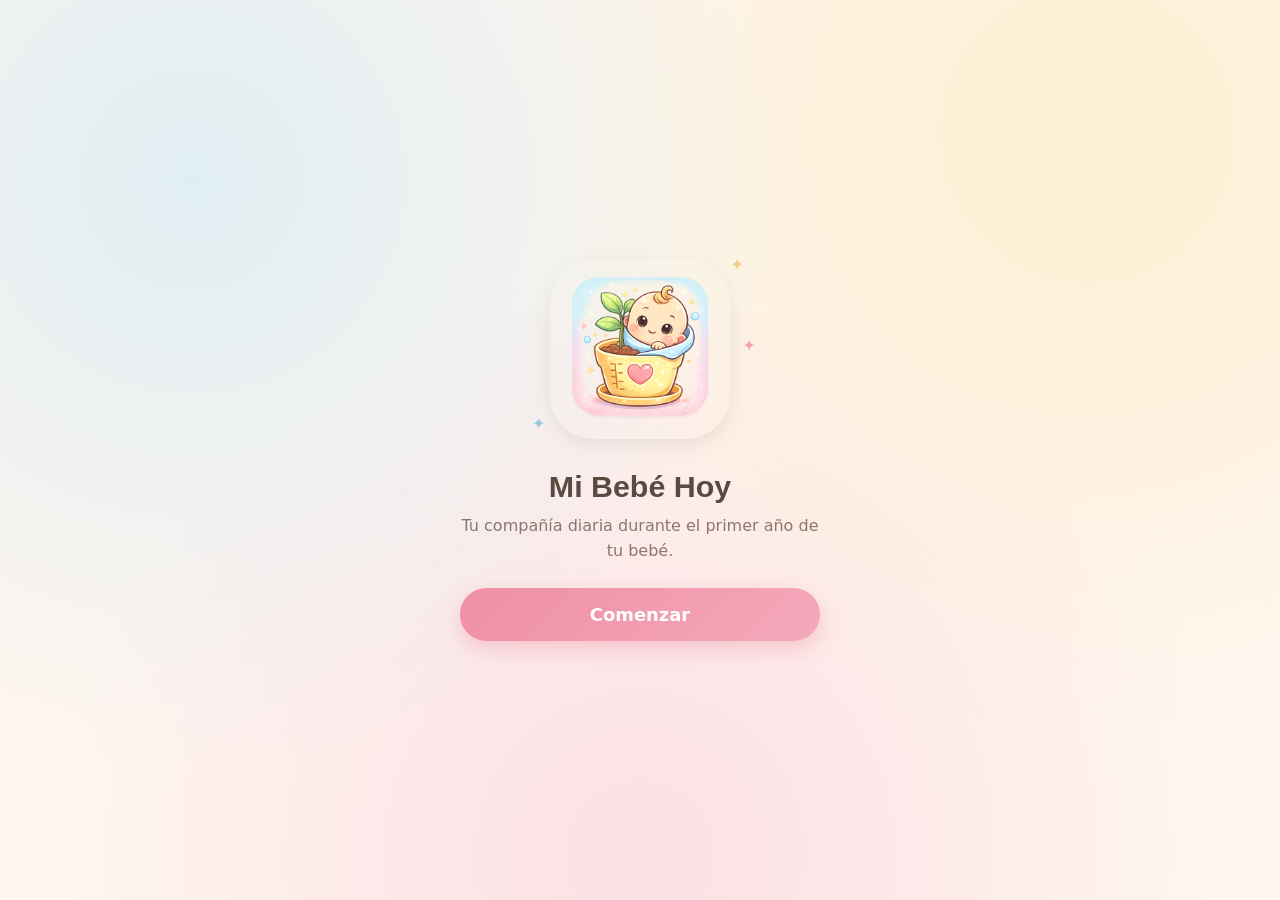
==== commit bae637a6: "Add files via upload" ====
--- a/index.html
+++ b/index.html
@@ -38,6 +38,12 @@
   --radio: 22px;
 }
 * { box-sizing: border-box; margin: 0; padding: 0; -webkit-tap-highlight-color: transparent; }
+/* Candado visual: cualquier elemento con [hidden] queda SIEMPRE en display:none,
+   sin importar qué otras reglas CSS existan. */
+[hidden] { display: none !important; }
+/* Doble candado: mientras el body tenga la clase .locked, la app completa
+   (contenido, fondo y cualquier menú) es invisible e inaccesible. */
+body.locked #app { display: none !important; }
 html, body { height: 100%; }
 body {
   font-family: 'Nunito', -apple-system, system-ui, sans-serif;
@@ -184,7 +190,7 @@
 .ok-msg { color: #5E8A3A; font-weight: 700; margin-top: 8px; font-size: .9rem; }
 .small-text { font-size: .88rem; color: var(--tinta-suave); margin: 6px 0 4px; }
 .disclaimer { font-size: .8rem; color: var(--tinta-suave); text-align: center; padding: 14px 14px 0; line-height: 1.45; }
-#ajustes[hidden] { display: none; }
+
 
 /* Modal celebrar logro */
 .modal-bg {
@@ -201,7 +207,7 @@
 .modal .small-text { margin-bottom: 8px; }
   </style>
 </head>
-<body>
+<body class="locked">
 
   <!-- ====== ACCESO ====== -->
   <section id="screen-lock" class="lockscreen" hidden>
@@ -514,6 +520,8 @@
     $("screen-lock").hidden = id !== "screen-lock";
     $("screen-onboarding").hidden = id !== "screen-onboarding";
     $("app").hidden = id !== "app";
+    /* El contenido solo "aparece" cuando la app está desbloqueada de verdad */
+    document.body.classList.toggle("locked", id !== "app");
   }
   function showApp() { showOnly("app"); renderAll(); }
 
